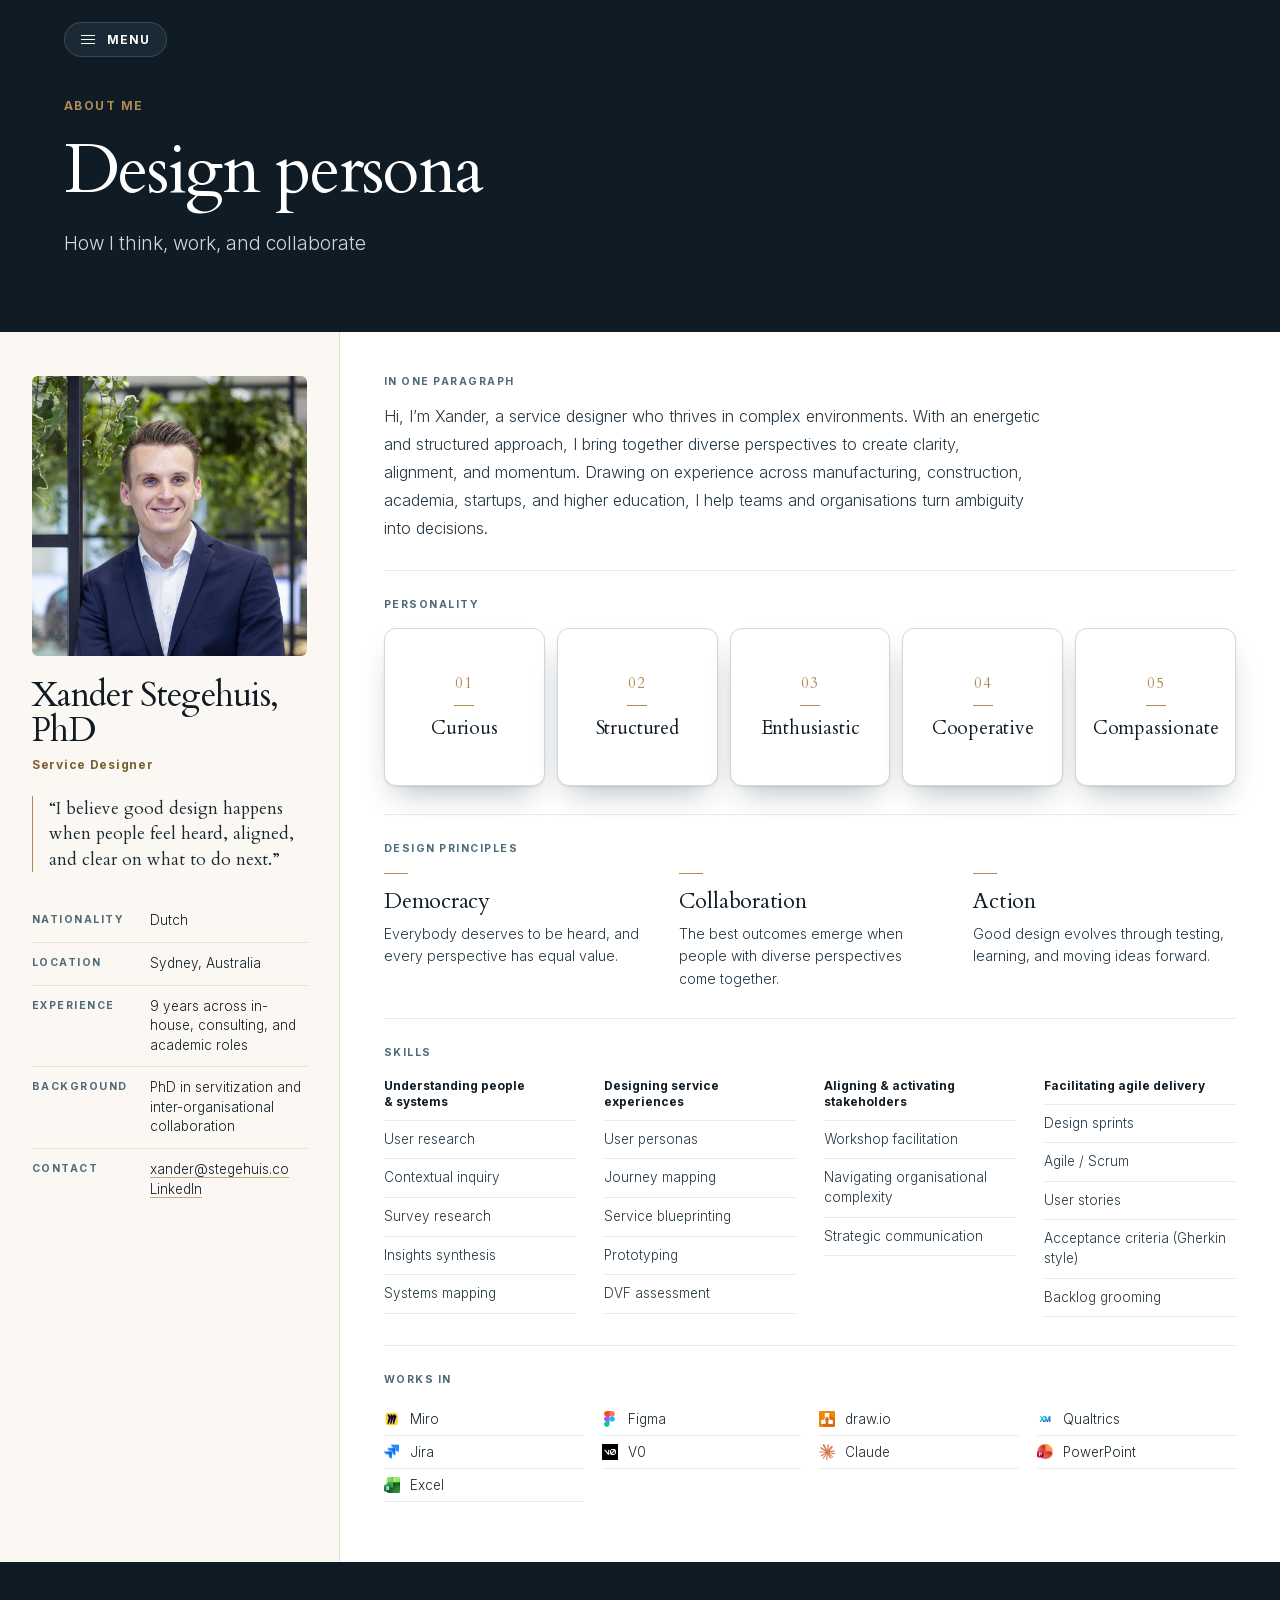
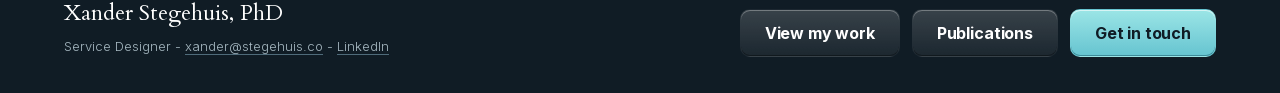
==== about.html @ 269ab07a "Add September LinkedIn posts, smaller publication titles on mobile, menu pill without blur" ====
<!DOCTYPE html>
<html lang="en-AU">
<head>
<meta charset="utf-8">
<meta name="viewport" content="width=device-width, initial-scale=1">
<link rel="icon" href="icon-light-32x32.png" media="(prefers-color-scheme: light)">
<link rel="icon" href="icon-dark-32x32.png" media="(prefers-color-scheme: dark)">
<link rel="apple-touch-icon" href="apple-icon.png">
<script defer src="/_vercel/insights/script.js"></script>
<title>About me — Xander Stegehuis</title>
<meta name="description" content="How Xander Stegehuis thinks, works, and collaborates — a service designer based in Sydney, Australia.">
<link rel="stylesheet" href="assets/css/site.css?v=57">

<link rel="canonical" href="https://www.xanderstegehuis.co/about">

<meta property="og:type" content="profile">
<meta property="og:site_name" content="Xander Stegehuis">
<meta property="og:locale" content="en_AU">
<meta property="og:url" content="https://www.xanderstegehuis.co/about">
<meta property="og:title" content="About me — Xander Stegehuis">
<meta property="og:description" content="How Xander Stegehuis thinks, works, and collaborates — a service designer based in Sydney, Australia.">
<meta property="og:image" content="https://www.xanderstegehuis.co/assets/img/og-image-v3.jpg">
<meta property="og:image:width" content="1200">
<meta property="og:image:height" content="630">
<meta property="og:image:alt" content="Xander Stegehuis, Service Designer">
<meta property="profile:first_name" content="Xander">
<meta property="profile:last_name" content="Stegehuis">

<meta name="twitter:card" content="summary_large_image">
<meta name="twitter:title" content="About me — Xander Stegehuis">
<meta name="twitter:description" content="How Xander Stegehuis thinks, works, and collaborates — a service designer based in Sydney, Australia.">
<meta name="twitter:image" content="https://www.xanderstegehuis.co/assets/img/og-image-v3.jpg">
<meta name="twitter:image:alt" content="Xander Stegehuis, Service Designer">

<script type="application/ld+json">
{
  "@context": "https://schema.org",
  "@graph": [
    {
      "@type": "Person",
      "name": "Xander Stegehuis",
      "jobTitle": "Service Designer",
      "address": {
        "@type": "PostalAddress",
        "addressLocality": "Sydney",
        "addressCountry": "AU"
      },
      "url": "https://www.xanderstegehuis.co",
      "sameAs": ["https://www.linkedin.com/in/xanderstegehuis/"]
    },
    {
      "@type": "WebSite",
      "name": "Xander Stegehuis",
      "url": "https://www.xanderstegehuis.co"
    }
  ]
}
</script>
</head>
<body>
<a class="skip-link" href="#main">Skip to content</a>

<div class="page">
<header class="masthead">
  <div class="menu menu--floating" data-menu>
    <button class="menu__button" type="button" data-menu-button aria-expanded="false" aria-haspopup="true" aria-controls="menu-about">
      <span class="menu__bars" aria-hidden="true"><span></span><span></span><span></span></span>
      Menu
    </button>
    <ul class="menu__panel" id="menu-about" data-menu-panel hidden>
      <li><a href="index.html">Home</a></li>
      <li><a href="about.html" aria-current="page">About me</a></li>
      <li><a href="portfolio.html">Portfolio</a></li>
      <li><a href="publications.html">Publications</a></li>
      <li><a href="contact.html">Contact</a></li>
    </ul>
  </div>
  <p class="eyebrow eyebrow--brass">About me</p>
  <h1 class="masthead__title">Design persona</h1>
  <p class="masthead__sub">How I think, work, and collaborate</p>
</header>

<main class="about" id="main">

  <aside class="rail">
    <img class="rail__portrait" src="assets/img/portrait-about.jpg?v=2" alt="Portrait of Xander Stegehuis" width="1200" height="920">
    <p class="rail__name">Xander Stegehuis, PhD</p>
    <p class="rail__role">Service Designer</p>
    <blockquote class="rail__quote">&ldquo;I believe good design happens when people feel heard, aligned, and clear on what to do next.&rdquo;</blockquote>

    <dl>
      <div class="field"><dt class="label">Nationality</dt><dd class="field__value">Dutch</dd></div>
      <div class="field"><dt class="label">Location</dt><dd class="field__value">Sydney, Australia</dd></div>
      <div class="field"><dt class="label">Experience</dt><dd class="field__value">9 years across in-house, consulting, and academic roles</dd></div>
      <div class="field"><dt class="label">Background</dt><dd class="field__value">PhD in servitization and inter-organisational collaboration</dd></div>
      <div class="field"><dt class="label">Contact</dt><dd class="field__value"><a href="mailto:xander@stegehuis.co">xander@stegehuis.co</a><br><a href="https://www.linkedin.com/in/xanderstegehuis" target="_blank" rel="noopener">LinkedIn</a></dd></div>
    </dl>
  </aside>

  <div class="about__main">

    <section class="about__block">
      <h2 class="label">In one paragraph</h2>
      <p class="about__bio">Hi, I&rsquo;m Xander, a service designer who thrives in complex environments. With an energetic and structured approach, I bring together diverse perspectives to create clarity, alignment, and momentum. Drawing on experience across manufacturing, construction, academia, startups, and higher education, I help teams and organisations turn ambiguity into decisions.</p>
    </section>

    <section class="about__block">
      <h2 class="label">Personality</h2>
      <div class="traits">
        <div class="flip">
          <div class="flip__inner" role="button" tabindex="0" aria-label="Curious. I ask a lot of questions to better understand people and challenges.">
            <div class="flip__face flip__front">
              <span class="flip__num">01</span>
              <span class="flip__rule"></span>
              <span class="flip__trait">Curious</span>
            </div>
            <div class="flip__face flip__back"><p>I ask a lot of questions to better understand people and challenges.</p></div>
          </div>
        </div>
        <div class="flip">
          <div class="flip__inner" role="button" tabindex="0" aria-label="Structured. I break down complex challenges into parts before solving for the whole.">
            <div class="flip__face flip__front">
              <span class="flip__num">02</span>
              <span class="flip__rule"></span>
              <span class="flip__trait">Structured</span>
            </div>
            <div class="flip__face flip__back"><p>I break down complex challenges into parts before solving for the whole.</p></div>
          </div>
        </div>
        <div class="flip">
          <div class="flip__inner" role="button" tabindex="0" aria-label="Enthusiastic. I bring humor and energy to my work every day.">
            <div class="flip__face flip__front">
              <span class="flip__num">03</span>
              <span class="flip__rule"></span>
              <span class="flip__trait">Enthusiastic</span>
            </div>
            <div class="flip__face flip__back"><p>I bring humor and energy to my work every day.</p></div>
          </div>
        </div>
        <div class="flip">
          <div class="flip__inner" role="button" tabindex="0" aria-label="Cooperative. I rely on the expertise of others and respect everyone&rsquo;s input and contributions.">
            <div class="flip__face flip__front">
              <span class="flip__num">04</span>
              <span class="flip__rule"></span>
              <span class="flip__trait">Cooperative</span>
            </div>
            <div class="flip__face flip__back"><p>I rely on the expertise of others and respect everyone&rsquo;s input and contributions.</p></div>
          </div>
        </div>
        <div class="flip">
          <div class="flip__inner" role="button" tabindex="0" aria-label="Compassionate. I always assume people have good intentions and do the best they can.">
            <div class="flip__face flip__front">
              <span class="flip__num">05</span>
              <span class="flip__rule"></span>
              <span class="flip__trait">Compassionate</span>
            </div>
            <div class="flip__face flip__back"><p>I always assume people have good intentions and do the best they can.</p></div>
          </div>
        </div>
      </div>
    </section>

    <section class="about__block">
      <h2 class="label">Design principles</h2>
      <div class="principles">
        <div>
          <span class="principles__dash"></span>
          <h3>Democracy</h3>
          <p>Everybody deserves to be heard, and every perspective has equal value.</p>
        </div>
        <div>
          <span class="principles__dash"></span>
          <h3>Collaboration</h3>
          <p>The best outcomes emerge when people with diverse perspectives come together.</p>
        </div>
        <div>
          <span class="principles__dash"></span>
          <h3>Action</h3>
          <p>Good design evolves through testing, learning, and moving ideas forward.</p>
        </div>
      </div>
    </section>

    <section class="about__block">
      <h2 class="label">Skills</h2>
      <div class="skills">
        <div>
          <p class="skills__head">Understanding people &amp; systems</p>
          <ul>
            <li>User research</li>
            <li>Contextual inquiry</li>
            <li>Survey research</li>
            <li>Insights synthesis</li>
            <li>Systems mapping</li>
          </ul>
        </div>
        <div>
          <p class="skills__head">Designing service experiences</p>
          <ul>
            <li>User personas</li>
            <li>Journey mapping</li>
            <li>Service blueprinting</li>
            <li>Prototyping</li>
            <li>DVF assessment</li>
          </ul>
        </div>
        <div>
          <p class="skills__head">Aligning &amp; activating stakeholders</p>
          <ul>
            <li>Workshop facilitation</li>
            <li>Navigating organisational complexity</li>
            <li>Strategic communication</li>
          </ul>
        </div>
        <div>
          <p class="skills__head">Facilitating agile delivery</p>
          <ul>
            <li>Design sprints</li>
            <li>Agile / Scrum</li>
            <li>User stories</li>
            <li>Acceptance criteria (Gherkin style)</li>
            <li>Backlog grooming</li>
          </ul>
        </div>
      </div>
    </section>

    <section class="about__block about__block--tools">
      <h2 class="label">Works in</h2>
      <ul class="tools__grid" style="list-style:none;padding:0;margin-top:16px">
        <li class="tools__item"><img src="assets/img/logos/miro.png?v=2" alt="" width="64" height="63" loading="lazy"><span>Miro</span></li>
        <li class="tools__item"><img src="assets/img/logos/figma.png?v=2" alt="" width="42" height="64" loading="lazy"><span>Figma</span></li>
        <li class="tools__item"><img src="assets/img/logos/drawio.png?v=2" alt="" width="64" height="64" loading="lazy"><span>draw.io</span></li>
        <li class="tools__item"><img src="assets/img/logos/qualtrics.png?v=2" alt="" width="64" height="64" loading="lazy"><span>Qualtrics</span></li>
        <li class="tools__item"><img src="assets/img/logos/jira.png?v=2" alt="" width="64" height="62" loading="lazy"><span>Jira</span></li>
        <li class="tools__item"><img src="assets/img/logos/v0.png?v=2" alt="" width="64" height="64" loading="lazy"><span>V0</span></li>
        <li class="tools__item"><img src="assets/img/logos/claude.png?v=2" alt="" width="64" height="64" loading="lazy"><span>Claude</span></li>
        <li class="tools__item"><img src="assets/img/logos/powerpoint.jpeg?v=2" alt="" width="64" height="62" loading="lazy"><span>PowerPoint</span></li>
        <li class="tools__item"><img src="assets/img/logos/excel.jpeg?v=2" alt="" width="62" height="64" loading="lazy"><span>Excel</span></li>
      </ul>
    </section>

  </div>
</main>

<footer class="xs-dark site-footer">
  <div>
    <p class="site-footer__name">Xander Stegehuis, PhD</p>
    <p class="site-footer__meta">Service Designer - <a href="mailto:xander@stegehuis.co">xander@stegehuis.co</a> - <a href="https://www.linkedin.com/in/xanderstegehuis" target="_blank" rel="noopener">LinkedIn</a></p>
  </div>
  <div class="site-footer__actions">
    <a class="btn btn--glass" href="portfolio.html">View my work</a>
    <a class="btn btn--glass" href="publications.html">Publications</a>
    <a class="btn btn--brand" href="contact.html">Get in touch</a>
  </div>
</footer>
</div>

<script src="assets/js/site.js?v=35"></script>
</body>
</html>
---- assets/css/site.css ----
@import url("../ds/styles.css?v=2");

/* ==========================================================================
   xanderstegehuis.co
   Every value below resolves to a Stegehuis Design System token.
   ========================================================================== */

:root{
  /* The design's working width. Backgrounds stay full-bleed at any viewport;
     only the CONTENT column is capped here, so a wide monitor gets navy/sand
     running edge to edge with the composition held at the width it was
     designed at — rather than either stretching or floating in white bars.

     --bleed is the space either side of that column, 0 until the viewport
     exceeds it. Any padding that was X at 1440 becomes calc(bleed + X), which
     leaves every value below this line behaving exactly as before on
     1440-and-under screens. */
  /* Measured off bcg.com: text bands run viewport-minus-gutters until they
     reach a 1760px cap, then the side margins grow instead — while the TYPE
     keeps scaling, which is what stops a wide screen feeling shrunken. */
  --content-max:1760px;
  --bleed:max(0px,calc((100vw - var(--content-max))/2));
  --vw:min(100vw,var(--content-max));
  /* Overrides the DS token (also vw-based) with the same capped formula.
     Floor is the 22px mobile gutter of brief §13.1. */
  --gutter:clamp(22px,calc(var(--vw)*.05),80px);
  --pad-x:max(var(--gutter),var(--bleed));
  /* The hero is full-bleed rather than capped, so its text keeps a much
     smaller inset than the capped bands — this is the left-hand empty space,
     and it stays modest (120px at 2400 vs 400px under the old cap). */
  --hero-pad-x:clamp(22px,5vw,200px);
  /* Fluid type ramp above the design width. --grow0 is 0px at and below
     1440px, so every size built on it is identical to today's there and
     below. --grow is the signed form, for sizes that also ramp DOWN under
     1440 and so must not be floored at zero.
     The ramp is gated on BOTH axes: type grows with width, but the vertical
     room it has to live in is bounded by height, so on a short-and-wide screen
     (2560x900) the width term alone would collapse the hero's gaps to zero.
     min() lets whichever axis is tighter govern. */
  --grow:min(calc(100vw - 1440px),calc((100vh - 800px)*2.5));
  --grow0:max(0px,var(--grow));
  /* Floor is the 40px mobile band padding of brief §13.1. */
  --band-y:clamp(40px,calc(var(--vw)*.088),104px);
  /* Governs both the outer top/bottom breathing room of the hero content AND,
     via the sand panel's own margin, how much shorter that panel sits inside
     its row — turning this up trades middle-of-hero gap for edge gap and a
     lower "By the numbers" shape in one move. */
  --hero-inset:clamp(40px,calc(84px + var(--grow0)*.0375),130px);
  --duration-flip:560ms; /* card flip; the DS ramp stops at --duration-reveal */
}
@media (prefers-reduced-motion:reduce){:root{--duration-flip:0ms}}

body{background:var(--paper-000)}

/* Full width — the cap lives on each band's content, not on the page, so
   backgrounds always reach the viewport edge. position:relative anchors
   Contact's floating menu (its only ancestor without its own
   .hero/.masthead relative context). */
/* overflow-x:clip (not hidden — clip creates no scroll container) keeps the
   Publications sand-bleed pseudo-element from adding a few px of sideways
   scroll at very wide viewports, where 100vw counts the scrollbar. */
.page{position:relative;overflow-x:clip}

img{display:block;max-width:100%}

.skip-link{position:absolute;left:-9999px;top:0;z-index:99;padding:var(--space-3) var(--space-5);
  background:var(--paper-000);color:var(--ink-900);border-radius:var(--radius-md);
  box-shadow:var(--shadow-lg);font:var(--weight-bold) var(--text-sm)/1 var(--font-ui)}
.skip-link:focus{left:var(--space-4);top:var(--space-4)}

/* --- Signature small type ------------------------------------------------ */

.eyebrow{font-family:var(--font-ui);font-weight:var(--weight-bold);font-size:var(--text-2xs);
  letter-spacing:var(--tracking-eyebrow);text-transform:uppercase;color:var(--brass-700)}
.eyebrow--onDark{color:var(--sand-400)}
.eyebrow--brass{color:var(--brass-500)}

.chapter-mark{display:flex;align-items:baseline;gap:var(--space-5)}
.chapter-mark__num{font:var(--weight-regular) 15px var(--font-display);color:var(--brass-500)}

.rule-brass{width:28px;height:1px;background:var(--brass-500);border:0;margin:14px 0 0}

/* --- Button (ported from the DS Button component, same tokens) ----------- */

.btn{display:inline-flex;align-items:center;justify-content:center;gap:var(--space-3);
  height:48px;padding:0 var(--space-6);font-family:var(--font-ui);font-weight:var(--weight-bold);
  font-size:var(--text-md);letter-spacing:var(--tracking-tight);line-height:1;white-space:nowrap;
  border:1px solid transparent;border-radius:var(--radius-md);cursor:pointer;
  transition:var(--transition-control)}
a.btn{border-bottom:1px solid transparent}

/* Depth through colour, not shadow: every face is a vertical gradient (lit
   top, deeper bottom) with a one-pixel lighter top edge and darker bottom
   edge drawn inside the button. Hover shifts the whole face a step lighter;
   press inverts the gradient so it reads as pushed in. Each variant sets
   only its colours. */
.btn,.archive__more-btn{
  background:linear-gradient(180deg,var(--face-top) 0%,var(--face-bottom) 100%);
  box-shadow:inset 0 1px 0 var(--edge-top),inset 0 -1px 0 var(--edge-bottom);
  transition:background-color var(--duration-base) var(--ease-standard),
    color var(--duration-base) var(--ease-standard),filter var(--duration-base) var(--ease-standard)}
.btn:hover,.archive__more-btn:hover{
  background:linear-gradient(180deg,var(--hover-top) 0%,var(--hover-bottom) 100%)}
.btn:active,.archive__more-btn:active{
  background:linear-gradient(0deg,var(--face-top) 0%,var(--face-bottom) 100%);
  box-shadow:inset 0 1px 2px var(--edge-bottom)}
.btn:focus-visible,.archive__more-btn:focus-visible{
  box-shadow:var(--ring-focus),inset 0 1px 0 var(--edge-top)}

/* Teal — the primary action ("Get in touch"). */
.btn--brand,.btn--brand:hover{color:var(--action-brand-fg)}
.btn--brand{--face-top:#9BE5E6;--face-bottom:var(--teal-500);
  --hover-top:var(--teal-300);--hover-bottom:#7AD3DC;
  --edge-top:rgba(255,255,255,.6);--edge-bottom:var(--teal-700)}
/* Navy — for light backgrounds. */
.btn--navy,.btn--navy:hover{color:var(--paper-000)}
.btn--navy{--face-top:#3A5A73;--face-bottom:var(--ink-800);
  --hover-top:#4A6D88;--hover-bottom:#26394A;
  --edge-top:rgba(255,255,255,.22);--edge-bottom:var(--ink-1000)}
/* Glass — for navy backgrounds: a lit, translucent white. */
.btn--glass,.btn--glass:hover{color:var(--paper-000)}
.btn--glass{--face-top:rgba(255,255,255,.17);--face-bottom:rgba(255,255,255,.05);
  --hover-top:rgba(255,255,255,.26);--hover-bottom:rgba(255,255,255,.11);
  --edge-top:rgba(255,255,255,.3);--edge-bottom:rgba(0,0,0,.35)}

/* Section call-to-action: sits under a band's content, arrow nudges on hover. */
.btn--section{margin-top:36px;height:52px;padding:0 26px}
.btn__arrow{color:var(--teal-400);transition:transform var(--duration-fast) var(--ease-standard)}
.btn:hover .btn__arrow{transform:translateX(3px)}
.btn--glass .btn__arrow{color:var(--teal-400)}

/* --- Menu ---------------------------------------------------------------- */

.menu{position:relative}
.menu--floating{position:absolute;top:22px;left:var(--pad-x);z-index:20}
/* Home's hero is full-bleed, so its menu follows the smaller hero inset
   rather than the capped bands' padding. Contact stays on the standard
   --pad-x inset (matching About/Portfolio/Publications) rather than
   inheriting that — its quote is aligned to the same value below. */
.hero .menu--floating{left:var(--hero-pad-x)}

.menu__button{display:flex;align-items:center;gap:var(--space-3);padding:9px var(--space-4);
  background:rgba(255,255,255,.06);-webkit-backdrop-filter:var(--blur-chrome);
  backdrop-filter:var(--blur-chrome);border:1px solid var(--border-inverse);
  border-radius:var(--radius-pill);cursor:pointer;color:var(--paper-000);
  font-family:var(--font-ui);font-weight:var(--weight-bold);font-size:var(--text-2xs);
  letter-spacing:.08em;text-transform:uppercase;transition:var(--transition-control)}
.menu__button:hover{background:rgba(255,255,255,.12)}

.menu__bars{display:flex;flex-direction:column;gap:3px}
.menu__bars span{display:block;width:14px;height:1px;background:currentColor}

.menu__panel{position:absolute;top:calc(100% + 10px);left:0;z-index:9;min-width:220px;
  padding:var(--space-2) 0;background:var(--paper-000);border-radius:var(--radius-lg);
  box-shadow:var(--shadow-lg);list-style:none;margin:0}
.menu__panel[hidden]{display:none}
.menu__panel a{display:block;padding:11px var(--space-5);border-bottom:0;
  font-family:var(--font-ui);font-weight:var(--weight-regular);font-size:var(--text-xs);
  color:var(--ink-700);transition:background-color var(--duration-fast) var(--ease-standard)}
.menu__panel a:hover{background:var(--ink-050);color:var(--ink-700)}
.menu__panel a[aria-current="page"]{font-weight:var(--weight-bold);color:var(--ink-900)}

/* --- Hero ---------------------------------------------------------------- */

/* The hero fills the whole first screen — no strip of the next section visible
   on load. The grid keeps its own height and centres inside the band, so the
   extra room this adds flows into it evenly rather than as dead space. */
.hero{position:relative;background:var(--ink-900);display:flex;flex-direction:column;
  justify-content:center;padding-block:40px;min-height:100vh;min-height:100svh}
/* Full-bleed, NOT capped: the sand panel must reach the right viewport edge at
   every width. 32vw reproduces its 461px width at 1440 exactly, then caps at
   660 so it never sprawls on an ultra-wide screen. */
.hero__grid{flex:1;width:100%;display:grid;
  grid-template-columns:1fr min(32vw,660px);align-items:stretch;min-height:600px}

/* Top padding matches the panel's margin + padding, so both eyebrows start level. */
.hero__main{display:flex;flex-direction:column;
  padding:calc(var(--hero-inset) + var(--space-8)) var(--hero-pad-x) var(--hero-inset)}

.hero__title{margin:22px 0 0;max-width:16ch;font-family:var(--font-display);
  font-weight:var(--weight-regular);
  font-size:clamp(48px,max(min(6.9vw,92px),calc(92px + var(--grow)*.06)),150px);
  line-height:var(--leading-tight);
  letter-spacing:var(--tracking-display);color:var(--paper-000)}
/* Width matches "...brings curiosity," (the longer of the two lines, measured
   at this font/size) plus a small buffer — so the box's right edge sits at
   the comma instead of trailing off into blank space. The <br> in the markup
   forces the break there regardless of viewport; this width just stops the
   box being wider than the text needs. */
/* 29.5em, not 26.2: the measure has to clear the hard <br> in the markup.
   The first segment needs 29.24em in Inter, so the old 26.2em cap made it
   wrap early and left "brings curiosity," orphaned on its own line. (26.2em
   fitted the Times/system fallback the site rendered in while the design
   system shipped unusable EOT font files.) The <br> is dropped below 700px,
   where max-width:none takes over, so this only affects desktop. */
/* Centred in the free space between the title and the portrait row: auto
   margins above and below split it evenly; the symmetric padding keeps a
   26px minimum gap on each side without shifting the centre. */
.hero__lede{margin:auto 0;padding:26px 0;max-width:29.5em;
  font-size:clamp(16px,calc(25px + var(--grow0)*.016),40px);
  line-height:var(--leading-normal);color:var(--ink-200)}

/* Centred in the space between the lede and the CTA pill: both margins auto.
   On a short/typical window (~900px tall) every size below equals its old
   fixed value — nothing changes there. Only once the viewport is taller than
   that does a share of the extra room grow the portrait, name and figures,
   so a tall screen fills with bigger content instead of pure gap. */
/* Sits at the foot of the column (the lede's auto margins push it down):
   the text column's bottom padding and the sand panel's bottom margin are
   both --hero-inset, so the portrait's lower edge lines up with the panel's. */
.hero__identity{display:flex;align-items:center;gap:var(--space-8);margin:0}
.hero__portrait{width:clamp(168px,max(calc(168px + (100vh - 900px)*.3),calc(168px + var(--grow0)*.106)),270px);
  height:clamp(168px,max(calc(168px + (100vh - 900px)*.3),calc(168px + var(--grow0)*.106)),270px);
  flex:none;object-fit:cover;object-position:50% 22%;border-radius:var(--radius-pill)}
.hero__name{font:var(--weight-regular)
  clamp(36px,max(calc(36px + (100vh - 900px)*.05),calc(36px + var(--grow0)*.023)),58px)/1.15 var(--font-display);
  color:var(--paper-000)}
.hero__meta{margin-top:10px;
  font-size:clamp(16px,max(calc(16px + (100vh - 900px)*.02),calc(16px + var(--grow0)*.010)),26px);
  line-height:var(--leading-relaxed);color:var(--ink-300)}
.hero__meta a{color:inherit;border-bottom-color:var(--ink-500)}
.hero__meta a:hover{color:var(--paper-000);border-bottom-color:var(--teal-400)}


/* The 120px arc: warm sand against navy, used exactly once on the site.
   Arc and its clearance scale above 1440 so the curve keeps its proportion. */
.hero__stats{display:flex;flex-direction:column;background:var(--sand-050);
  border-radius:clamp(80px,calc(120px + var(--grow0)*.073),190px) 0 0
                clamp(80px,calc(120px + var(--grow0)*.073),190px);
  margin:var(--hero-inset) 0;
  padding:var(--space-8) var(--space-10) var(--space-8)
          clamp(44px,calc(68px + var(--grow0)*.044),112px)}
/* Lowered, with the rule pulled down to sit as close to "9" as the note below
   sits above its own hairline — same 28px gap on both. Bottom margin untouched,
   so the panel's own height and its bottom alignment to the CTA pill don't move. */
.hero__stats .eyebrow{margin-top:34px}
/* Fills the taller panel. Each row is an equal-height cell between the hairlines,
   with its number/text group centred inside — not just top-anchored to the line. */
.stats__group{margin-top:0;margin-bottom:34px;flex:1;display:flex;flex-direction:column}
.stats__group dd{margin-inline-start:0}
.stats__row{flex:1;display:flex;flex-direction:column;justify-content:center;padding:8px 0}
.stats__row+.stats__row{border-top:1px solid var(--sand-200)}
/* Same "unchanged below 900px, grows past it" clamp as the portrait/name. */
.stats__figure{font:var(--weight-regular)
  clamp(54px,max(calc(54px + (100vh - 900px)*.05),calc(54px + var(--grow0)*.033)),86px)/.95 var(--font-display);
  color:var(--ink-900);font-variant-numeric:tabular-nums}
.stats__label{margin-top:16px;
  font:var(--weight-bold) clamp(14px,calc(14px + var(--grow0)*.0083),22px) var(--font-ui);
  color:var(--ink-900)}
/* Condensed relative to the label above — but figure→label (16px, above) is
   the number/text gap and stays untouched. */
.stats__note{margin-top:3px;
  font:var(--weight-light) clamp(12px,calc(12px + var(--grow0)*.0073),19px)/1.4 var(--font-ui);
  color:var(--ink-600)}

/* --- Bands --------------------------------------------------------------- */

.band{padding:var(--band-y) var(--pad-x)}
.band--hairline{border-top:1px solid var(--border-subtle)}
.band--navy{background:var(--ink-900)}

.band__title{margin:24px 0 0;font-family:var(--font-display);font-weight:var(--weight-regular);
  letter-spacing:var(--tracking-display);line-height:1.08;color:var(--ink-900);text-wrap:pretty}
.band__title--lead{max-width:30ch;
  font-size:clamp(34px,max(min(4.7vw,56px),calc(56px + var(--grow)*.036)),90px);margin-bottom:60px}
.band__title--sub{font-size:clamp(32px,max(min(4vw,48px),calc(48px + var(--grow)*.031)),78px);margin:20px 0 48px}
.band__title--onDark{color:var(--paper-000)}

/* How I help organisations — identical hairline above each column. */
.help-grid{display:grid;grid-template-columns:repeat(3,1fr);gap:var(--space-8)}
.help-grid > *{padding-top:22px;border-top:1px solid var(--border-default)}
.help-grid h3{margin:0 0 var(--space-3);font:var(--weight-regular) var(--text-2xl)/1.2 var(--font-display);
  color:var(--ink-900)}
.help-grid p{margin:0;font-size:clamp(15px,calc(15px + var(--grow0)*.0073),22px);
  line-height:var(--leading-relaxed);color:var(--ink-700)}

/* My approach — warm band, image edge to edge. */
.approach{display:grid;grid-template-columns:1fr 1fr;align-items:stretch;
  background:var(--sand-050);border-top:1px solid var(--border-warm)}
.approach__text{padding:96px 48px 96px var(--pad-x)}
.approach__text .band__title--sub{margin-bottom:40px}
.approach__row{padding:22px 0;border-top:1px solid var(--sand-200)}
.approach__row:last-child{border-bottom:1px solid var(--sand-200)}
.approach__row h3{margin:0 0 var(--space-2);font:var(--weight-regular) 20px var(--font-display);color:var(--ink-900)}
.approach__row p{margin:0;max-width:46ch;font-size:clamp(14.5px,calc(14.5px + var(--grow0)*.0068),21px);
  line-height:var(--leading-relaxed);color:var(--ink-700)}
/* min-height scales with viewport width (not just a flat floor) because the
   row's actual driver — the text column — gets SHORTER as the viewport
   widens (its 1fr column grows wide enough to wrap fewer lines), while the
   image column keeps growing wider. Left unchecked, that makes the image's
   box progressively more landscape with no ceiling, eventually cropping
   past what any single object-position can keep in frame — including the
   "Camp Cove" sign above his head, which needs ~46% of the source photo's
   height visible to stay in shot (measured at 1920px, the last width where
   it held). 41vw keeps the box at roughly that same aspect ratio at any
   width; the 2200px ceiling only matters past ~5850px viewports, wider than
   any real monitor, so in practice this doesn't plateau like the old cap
   did (960px, which was already too short by 2560px wide). min() with
   88vh keeps a lid on short-but-wide windows, where 41vw alone could
   otherwise ask for more height than the screen actually has. */
.approach__figure{position:relative;min-height:clamp(520px,min(41vw,88vh),2200px);overflow:hidden}
.approach__figure picture{display:contents}
/* As the viewport widens, this column's height grows more slowly than its
   width (the text column wraps to fewer lines, capping the row's height),
   so cover crops progressively more of the image. 44% was crop-balanced but
   let the legs/backpack disappear first at wide widths; 48% keeps full head-
   to-shoe framing much further out — verified head-to-floor still fits at
   1081, 1760 and 2400px. */
.approach__figure img{position:absolute;inset:0;width:100%;height:100%;object-fit:cover;object-position:42% 48%}

/* What I do */
.expertise__row{display:grid;grid-template-columns:.9fr 1.1fr;gap:var(--space-10);padding:var(--space-8) 0;
  border-top:1px solid var(--border-subtle)}
.expertise__row:last-child{border-bottom:1px solid var(--border-subtle)}
.expertise__row h3{margin:0;
  font:var(--weight-regular) clamp(28px,calc(34px + var(--grow0)*.021),54px)/1.1 var(--font-display);
  letter-spacing:var(--tracking-display);color:var(--ink-900)}
.expertise__row p{margin:0;font-size:clamp(15px,calc(16px + var(--grow0)*.0083),24px);
  line-height:var(--leading-relaxed);color:var(--ink-700)}

/* Where I've worked — five equal columns, centred on both axes. Bottom
   padding uses the same --band-y token as the "Fields of expertise" band
   above, so the navy space below the cells matches the light space between
   its last hairline and this band exactly, not just approximately. */
.industries{padding:88px var(--pad-x) var(--band-y)}
.industries .band__title--sub{margin-bottom:44px}
.industries__name{display:block;font:var(--weight-regular) clamp(21px,calc(24px + var(--grow0)*.0125),36px)/1.15 var(--font-display);
  color:var(--paper-000)}

/* Industry cards — navy front (same as the band, lifted only by a small
   shadow and hairline), flipping on hover to a sand back with the logos of
   the organisations worked with. Whole card links to its case study.
   Same flip mechanics as the About traits: hover is read off the static
   <a>, the transform lives on the inner element. On touch (no hover), the
   first tap flips and the second follows the link (site.js). */
.industries__grid{display:grid;grid-template-columns:repeat(4,1fr);gap:var(--space-5);
  --card-shadow:inset 0 1px 0 rgba(255,255,255,.1),0 2px 4px rgba(0,0,0,.45),
    0 22px 40px -12px rgba(0,0,0,.8),0 0 0 1px rgba(0,0,0,.25)}
.ind-card{display:block;height:clamp(230px,calc(250px + var(--grow0)*.06),360px);
  perspective:1000px;border-bottom:0;color:inherit}
.ind-card:focus-visible{box-shadow:none}
.ind-card{--duration-card:820ms}
/* pointer-events:none: the turning layer never counts as hovered — only the
   <a>'s own fixed box does. Otherwise, mid-turn, perspective swells the near
   edge past the card's outline, so a cursor resting near the border keeps
   gaining and losing hover and the card stutters. */
.ind-card__inner{position:relative;display:block;width:100%;height:100%;pointer-events:none;
  transform-style:preserve-3d;transition:transform var(--duration-card) var(--ease-out)}
@media (prefers-reduced-motion:reduce){.ind-card{--duration-card:0ms}}
@media (hover:hover){.ind-card:hover .ind-card__inner{transform:rotateY(180deg) translateY(-3px)}}
.ind-card:focus-visible .ind-card__inner,
.ind-card.is-flipped .ind-card__inner{transform:rotateY(180deg) translateY(-3px)}
.ind-card:focus-visible .ind-card__face{box-shadow:var(--ring-focus-dark)}
.ind-card__face{position:absolute;inset:0;display:flex;flex-direction:column;border-radius:12px;
  overflow:hidden;backface-visibility:hidden;-webkit-backface-visibility:hidden}
.ind-card__front{align-items:center;justify-content:center;text-align:center;padding:28px 22px;
  /* Same colours as the Publications (.btn--glass) button — its translucent
     white gradient, flattened onto the navy as solid colours so nothing of
     the turning card shows through mid-flip. */
  background:linear-gradient(180deg,#39434A 0%,#1C2730 100%);
  border:1px solid rgba(255,255,255,.12);box-shadow:var(--card-shadow)}
.ind-card__back{transform:rotateY(180deg);padding:22px 20px 18px;background:var(--sand-050);
  box-shadow:var(--card-shadow)}
.ind-card__logos{flex:1;display:flex;flex-wrap:wrap;align-items:center;align-content:center;
  justify-content:center;gap:14px 18px}
.ind-card__logos img{width:auto;height:auto;max-width:42%;max-height:46px;object-fit:contain}
.ind-card__logos--1 img{max-width:78%;max-height:60px}
.ind-card__logos--5 img{max-width:28%;max-height:36px}
.ind-card__cta{display:block;padding-top:12px;border-top:1px solid var(--sand-200);text-align:center;
  font:var(--weight-bold) var(--text-2xs)/1 var(--font-ui);letter-spacing:.08em;text-transform:uppercase;
  color:var(--ink-700)}


/* --- Footer -------------------------------------------------------------- */

/* Thin band on every page — was About-only, now the standard footer. */
.site-footer{display:flex;align-items:flex-end;justify-content:space-between;gap:var(--space-10);
  padding:36px var(--pad-x);background:var(--ink-900)}
/* Home only: navy-on-navy against the industries band above it, so the
   footer would merge into it with no visible seam. Sand breaks the two apart. */
.site-footer--sand{background:var(--sand-050)}
.site-footer--sand .site-footer__name{color:var(--ink-900)}
.site-footer--sand .site-footer__meta{color:var(--ink-600)}
.site-footer--sand .site-footer__meta a{border-bottom-color:var(--sand-400)}
.site-footer--sand .site-footer__meta a:hover{color:var(--ink-900);border-bottom-color:var(--brass-500)}
.site-footer--sand .site-footer__legal{color:var(--ink-500)}
.site-footer__name{font:var(--weight-regular) clamp(18px,calc(22px + var(--grow0)*.0156),37px) var(--font-display);
  color:var(--paper-000)}
.site-footer__meta{margin-top:var(--space-2);font-size:var(--text-xs);color:var(--ink-300)}
.site-footer__meta a{color:inherit;border-bottom-color:var(--ink-500)}
.site-footer__meta a:hover{color:var(--paper-000);border-bottom-color:var(--teal-400)}
.site-footer__legal{margin-top:var(--space-5);font-size:var(--text-2xs);color:var(--ink-400)}
.site-footer__actions{display:flex;flex-wrap:wrap;justify-content:flex-end;gap:var(--space-3)}

/* --- Scroll reveal ------------------------------------------------------- */

.js-reveal [data-reveal]{opacity:0;transform:translateY(18px)}
.js-reveal [data-reveal].is-in{opacity:1;transform:none;
  transition:opacity var(--duration-reveal) var(--ease-out),transform var(--duration-reveal) var(--ease-out)}
@media (prefers-reduced-motion:reduce){
  .js-reveal [data-reveal]{opacity:1;transform:none}
}

/* ==========================================================================
   Shared page furniture — masthead, labels, fields
   ========================================================================== */

.label{font-family:var(--font-ui);font-weight:var(--weight-bold);font-size:10.5px;
  letter-spacing:.14em;text-transform:uppercase;color:var(--ink-500)}

/* Four of five pages open on a full-width navy masthead over light content. */
.masthead{position:relative;background:var(--ink-900);padding:96px var(--pad-x) 72px}
.masthead__title{margin:20px 0 0;font-family:var(--font-display);font-weight:var(--weight-regular);
  font-size:clamp(44px,max(min(5.3vw,76px),calc(76px + var(--grow)*.05)),124px);
  line-height:var(--leading-tight);letter-spacing:-.025em;
  color:var(--paper-000);text-wrap:pretty}
.masthead__sub{margin:22px 0 0;max-width:54ch;font-size:clamp(16px,calc(19px + var(--grow0)*.0094),28px);
  line-height:1.6;color:var(--ink-200)}
/* Publications' masthead sits deeper on desktop; mobile uses the §13 rhythm. */
.masthead--tall{padding-bottom:88px}

/* Menu over photography rather than navy. */
.menu__button--onPhoto{background:rgba(11,20,27,.34);border-color:rgba(255,255,255,.28)}
.menu__button--onPhoto:hover{background:rgba(11,20,27,.52)}

.btn--md{height:40px;padding:0 var(--space-5);font-size:var(--text-sm);gap:var(--space-2)}

.closer{display:flex;align-items:center;justify-content:space-between;gap:var(--space-6);
  margin-top:36px;padding-top:22px;border-top:1px solid var(--border-subtle)}
.closer p{margin:0;font-size:var(--text-xs);line-height:var(--leading-normal);color:var(--ink-500)}

/* ==========================================================================
   About me — a persona sheet, not a deck
   ========================================================================== */

.about{display:grid;grid-template-columns:calc(340px + var(--bleed)) 1fr;align-items:stretch}

.rail{background:var(--sand-050);border-right:1px solid var(--sand-200);
  padding:44px var(--space-8) 40px calc(var(--bleed) + var(--space-8))}
.rail__portrait{width:100%;height:280px;object-fit:cover;object-position:52% 34%;border-radius:var(--radius-sm)}
.rail__name{margin:22px 0 0;font:var(--weight-regular) 34px/1.05 var(--font-display);
  letter-spacing:var(--tracking-display);color:var(--ink-900)}
.rail__role{margin-top:var(--space-2);font:var(--weight-bold) var(--text-2xs) var(--font-ui);
  letter-spacing:.06em;color:var(--brass-700)}
.rail__quote{margin:24px 0 28px;padding-left:var(--space-4);border-left:1px solid var(--brass-500);
  font:var(--weight-regular) 17px/1.5 var(--font-display);color:var(--ink-800)}

.field{display:grid;grid-template-columns:64px 1fr;gap:14px;padding:11px 0;
  border-bottom:1px solid var(--sand-200)}
.field:last-of-type{border-bottom:0}
.field__value{font:var(--weight-light) 13.5px/1.45 var(--font-ui);color:var(--ink-900)}
.field__value a{color:inherit;border-bottom-color:var(--sand-400)}
.field__value a:hover{color:var(--ink-900);border-bottom-color:var(--brass-500)}

.tools{margin-top:30px}
.tools__grid{display:grid;grid-template-columns:repeat(4,1fr);gap:0 18px;margin-top:10px}
.tools__item{display:flex;align-items:center;gap:10px;padding:var(--space-2) 0;
  border-bottom:1px solid var(--sand-200)}
.tools__item img{width:16px;height:16px;flex:none;object-fit:contain}
.tools__item span{font:var(--weight-light) 13.5px var(--font-ui);color:var(--ink-800)}
/* On white (About's right column) the sand-tinted hairline reads as a mismatch
   next to Skills' cooler --border-subtle rules — swap it here. */
.about__block--tools .tools__item{border-bottom-color:var(--border-subtle)}

.about__main{padding:44px calc(var(--bleed) + 44px) 44px 44px}
.about__block{padding:28px 0;border-bottom:1px solid var(--border-subtle)}
.about__block:first-child{padding-top:0}
.about__block:last-child{border-bottom:0;padding-bottom:0}
.about__bio{margin:14px 0 0;max-width:66ch;font-size:clamp(15px,calc(16px + var(--grow0)*.0083),24px);
  line-height:1.75;color:var(--ink-700)}

/* Personality — pure CSS flip, no JS state (an earlier JS version lagged). */
.traits{display:grid;grid-template-columns:repeat(5,1fr);gap:var(--space-3);margin-top:var(--space-4);
  /* The industry cards' layered shadow, retuned for a light page: lit top
     edge, tight contact shadow, soft wide drop. */
  --trait-shadow:inset 0 1px 0 rgba(255,255,255,.9),0 1px 2px rgba(16,28,37,.1),
    0 16px 30px -12px rgba(16,28,37,.32)}
/* Hover is read off .flip (never transforms) rather than .flip__inner (which
   does) — driving :hover from the rotating element itself makes its own
   hit-tested area foreshorten and shift as it turns, so near the edges the
   cursor keeps drifting outside it mid-rotation, un-hovering and re-hovering
   in a stuck-feeling flicker. A static hover target removes that entirely. */
.flip{perspective:900px;height:158px;cursor:pointer}
.flip__inner{position:relative;width:100%;height:100%;outline:none;
  transform-style:preserve-3d;transition:transform var(--duration-flip) var(--ease-out)}
.flip:hover .flip__inner,.flip__inner:focus{transform:rotateY(180deg) translateY(-3px)}
.flip__inner:focus-visible{box-shadow:var(--ring-focus)}
.flip__face{position:absolute;inset:0;border-radius:12px;
  backface-visibility:hidden;-webkit-backface-visibility:hidden}
.flip__front{display:flex;flex-direction:column;align-items:center;justify-content:center;gap:var(--space-3);
  text-align:center;padding:18px 14px;background:var(--paper-000);
  border:1px solid var(--border-default);box-shadow:var(--trait-shadow);overflow:hidden}
.flip__num{font:var(--weight-regular) 15px var(--font-display);letter-spacing:.06em;color:var(--brass-500)}
.flip__rule{width:20px;height:1px;background:var(--brass-500)}
.flip__trait{font:var(--weight-regular) 19px/1.15 var(--font-display);
  letter-spacing:var(--tracking-tight);color:var(--ink-900)}
.flip__back{transform:rotateY(180deg);display:flex;align-items:center;padding:var(--space-4) 14px;
  background:var(--ink-800);box-shadow:var(--trait-shadow)}
.flip__back p{margin:0;font-size:var(--text-2xs);line-height:var(--leading-normal);color:var(--ink-100)}

.principles{display:grid;grid-template-columns:repeat(3,1fr);gap:var(--space-8);margin-top:18px}
.principles__dash{display:block;width:24px;height:1px;background:var(--brass-500);margin-bottom:14px}
.principles h3{margin:0;font:var(--weight-regular) 22px/1.2 var(--font-display);
  letter-spacing:var(--tracking-tight);color:var(--ink-900)}
.principles p{margin:var(--space-2) 0 0;font-size:14px;line-height:1.6;color:var(--ink-700)}

.skills{display:grid;grid-template-columns:repeat(4,1fr);gap:28px;margin-top:18px}
.skills__head{font:var(--weight-bold) var(--text-2xs)/1.35 var(--font-ui);color:var(--ink-900);
  padding-bottom:10px;border-bottom:1px solid var(--border-subtle)}
.skills li{padding:9px 0;border-bottom:1px solid var(--border-subtle);
  font:var(--weight-light) 13.5px/1.45 var(--font-ui);color:var(--ink-700)}
.skills ul{margin:0;padding:0;list-style:none}

/* ==========================================================================
   Portfolio — tabbed case studies
   ========================================================================== */

.pf-masthead{padding-bottom:40px}
/* No horizontal padding here — .masthead already insets by --gutter, so this
   sits flush with the title above and the photo/glance row below. */
.cs-tabs{display:grid;grid-template-columns:repeat(3,1fr);gap:var(--space-3);
  margin-top:44px}
.cs-tab{display:block;width:100%;text-align:left;padding:18px var(--space-5);border-radius:12px;
  cursor:pointer;font-family:var(--font-ui);
  background:rgba(255,255,255,.05);border:1px solid var(--border-inverse);color:var(--ink-200);
  transition:background-color var(--duration-base) var(--ease-out),
             color var(--duration-base) var(--ease-out),
             border-color var(--duration-base) var(--ease-out)}
.cs-tab[aria-selected="true"]{background:var(--sand-050);border-color:var(--sand-050);color:var(--ink-900)}
.cs-tab__kind{font:var(--weight-bold) 10px var(--font-ui);letter-spacing:.14em;
  text-transform:uppercase;opacity:.7}
.cs-tab__title{display:block;margin-top:7px;font:var(--weight-regular) var(--text-md)/1.25 var(--font-display);
  letter-spacing:var(--tracking-tight)}

.cs-panel{padding:56px var(--pad-x) 64px}
.cs-panel[hidden]{display:none}
.cs-panel__title{margin:16px 0 0;
  font:var(--weight-regular) clamp(34px,max(min(3.6vw,52px),calc(52px + var(--grow)*.034)),85px)/1.06 var(--font-display);
  letter-spacing:-.025em;color:var(--ink-900);text-wrap:pretty}

.cs-top{display:grid;grid-template-columns:1fr 380px;gap:28px;margin-top:40px;align-items:stretch}
.cs-photo{position:relative;min-height:420px;border-radius:var(--radius-lg);overflow:hidden}
.cs-photo img{position:absolute;inset:0;width:100%;height:100%;object-fit:cover}

/* Sand panel with a teal rule — replaced a white callout that fought the page. */
.glance{background:var(--sand-050);border-radius:var(--radius-lg);padding:28px 26px;
  display:flex;flex-direction:column}
.glance__figure{margin-top:20px;padding-left:18px;border-left:2px solid var(--teal-500)}
.glance__num{font:var(--weight-regular) clamp(38px,calc(46px + var(--grow0)*.025),70px)/1 var(--font-display);
  color:var(--ink-900);
  font-variant-numeric:tabular-nums}
.glance__unit{margin-top:10px;max-width:26ch;font:var(--weight-light) 13.5px/1.55 var(--font-ui);
  color:var(--ink-700)}
.glance__fields{margin-top:26px;border-top:1px solid var(--sand-200)}
.glance__field{padding:14px 0;border-bottom:1px solid var(--sand-200)}
.glance__field:last-child{border-bottom:0}
.glance__value{margin-top:6px;font:var(--weight-light) 14px/1.5 var(--font-ui);color:var(--ink-900)}

/* Chapters carry a brass dash, never a numeral. */
.chapter{display:grid;grid-template-columns:52px 1fr;gap:var(--space-6);padding:30px 0;
  border-top:1px solid var(--border-subtle)}
.chapter__dash{display:flex;align-items:center;height:30px}
.chapter__dash span{display:block;width:28px;height:1px;background:var(--brass-500)}
.chapter h3{margin:0 0 var(--space-3);font:var(--weight-regular) var(--text-2xl)/1.15 var(--font-display);
  letter-spacing:var(--tracking-display);color:var(--ink-900)}
/* max() of the reading measure and the photo's own width. The second term is
   expressed as 100% minus a fixed offset rather than a vw-based calc — 100%
   here resolves against the paragraph's own containing block (the chapter's
   1fr content column) at actual layout time, so it lands exactly on the
   photo's right edge with no scrollbar/rounding drift. The offset is just
   the glance column + its gap (380+28=408): both the photo and this 1fr
   column start at the same left edge (the panel's), so the same subtraction
   that turns the panel width into the photo's width also turns this column's
   width into the paragraph width needed to land on the photo's right edge —
   the dash column's own inset cancels out of the equation. At narrow/medium
   widths the normal 68ch measure governs (free to run past the photo's edge,
   which is fine there); once the photo column grows past 68ch the text
   widens to match it. */
.chapter p{margin:0;max-width:max(68ch,calc(100% - 408px));
  font-size:clamp(15.5px,calc(15.5px + var(--grow0)*.0078),23px);
  line-height:1.7;color:var(--ink-700)}

/* ==========================================================================
   Publications — 60/40, peer-reviewed work apart from the writing archive
   ========================================================================== */

/* fr, not %, so the explicit 48px gap doesn't push the columns past 100% —
   that gap is the same 48px as pubs__main's own left padding (the covers'
   margin from the page edge), and padding-right repeats it on the far side,
   so the archive card sits with equal white space on both flanks. */
.pubs{position:relative;display:grid;grid-template-columns:1.5fr 1fr;gap:0 48px;
  align-items:start;max-width:var(--content-max);margin-inline:auto;padding-right:48px}
.pubs__main{padding:48px 0 11px 48px}
.pub{display:grid;grid-template-columns:150px 1fr;gap:28px;padding:34px 0;
  align-items:stretch;border-bottom:1px solid var(--border-subtle)}
.pub:last-child{border-bottom:0}
/* height:100% + stretch (not height:auto) crops each cover to the text
   column's own height via object-fit, so covers of different aspect ratios
   (portrait thesis vs. landscape-ish journal cover) still end flush with
   "View publication" instead of leaving a gap sized by the image's own
   natural proportions. */
.pub img{width:150px;height:100%;object-fit:cover;border-radius:var(--radius-xs);box-shadow:var(--shadow-sm)}
/* 36ch, not 32: ch is the width of "0" in the *current* font, so switching
   from the Times fallback to real Cardo re-scaled this measure and pushed the
   PhD title onto a third line, breaking its alignment with the cover. That
   title needs 32.9ch bare minimum, and wrapping happens at word boundaries,
   so 36ch gives it the headroom to hold two lines. */
.pub h3{margin:12px 0 0;max-width:36ch;
  font:var(--weight-regular) clamp(26px,calc(32px + var(--grow0)*.008),40px)/1.15 var(--font-display);
  letter-spacing:var(--tracking-display);color:var(--ink-900);text-wrap:pretty}
.pub__venue{margin-top:14px;font:var(--weight-light) 14px/1.6 var(--font-ui);color:var(--ink-600)}
.pub__link{display:inline-block;margin-top:20px;font:var(--weight-bold) var(--text-xs) var(--font-ui);
  color:var(--teal-700);border-bottom-color:transparent}
.pub__link:hover{border-bottom-color:var(--teal-700)}

/* Self-contained card — same 6px radius as the rail portrait on About.
   overflow:hidden both clips the rounded corners and is what makes the
   scrolling list's bottom double as the card's own bottom edge, so sizing
   the list (below) to the button's bottom sizes the whole card to it too. */
/* margin-top keeps the sand fill from touching the navy masthead directly —
   the reports column has no fill of its own so that seam was invisible for
   it, but sand-on-navy with zero gap read as the box bordering the hero.
   Since the box's bottom is pinned to the button (JS below) regardless of
   where its top sits, pushing the top down here also shortens the box —
   doing both jobs (gap from the hero, less dead air above the title) in one
   change; padding-top is cut too so the title sits close to the new edge
   rather than floating in the padding that used to align it with "Reports
   and articles" (that title-to-title alignment no longer holds). */
.archive{background:var(--sand-050);border-radius:var(--radius-sm);overflow:hidden;
  margin-top:32px;padding-top:24px}
.archive__head{display:flex;align-items:baseline;justify-content:space-between;gap:var(--space-4);
  padding:0 var(--space-5) 14px}
.archive__count{font:var(--weight-light) 11.5px var(--font-ui);color:var(--ink-400)}
/* Height is set by JS to land exactly on the second "View publication"
   button's bottom (760px was an approximation); this is just a sane floor
   before that runs, and the fallback if JS is unavailable. */
.archive__list{max-height:760px;overflow-y:auto;border-top:1px solid var(--sand-200)}
.post{display:grid;grid-template-columns:1fr auto;gap:var(--space-5);align-items:baseline;
  padding:var(--space-4) var(--space-5);border-bottom:1px solid var(--sand-200);
  border-bottom-color:var(--sand-200);
  transition:background-color var(--duration-fast) var(--ease-standard)}
.post:last-child{border-bottom:0}
/* display:grid above would otherwise defeat the hidden attribute the
   pagination script sets. */
.post[hidden]{display:none}
.post:hover{background:var(--sand-100)}
.post__title,.post__date{display:block}
.post__title{font:var(--weight-regular) clamp(15.5px,calc(15.5px + var(--grow0)*.0012),17px)/1.4 var(--font-ui);
  color:var(--ink-900)}
.post__date{margin-top:5px;font:var(--weight-light) var(--text-2xs) var(--font-ui);color:var(--ink-500)}
.post__read{font:var(--weight-bold) var(--text-2xs) var(--font-ui);color:var(--teal-700);white-space:nowrap}

/* Mobile pagination control for the posts archive (§13.3). Desktop shows all
   posts in the scroll panel, so the script leaves this hidden there. */
.archive__more{padding:18px var(--space-5) 26px}
.archive__more[hidden]{display:none}
.archive__more-btn{display:flex;align-items:center;justify-content:center;gap:var(--space-2);
  width:100%;padding:13px 18px;border:1px solid var(--ink-200);
  border-radius:var(--radius-md);cursor:pointer;
  font:var(--weight-bold) 12.5px var(--font-ui);color:var(--ink-900);
  --face-top:var(--paper-000);--face-bottom:var(--sand-100);
  --hover-top:var(--paper-000);--hover-bottom:var(--sand-050);
  --edge-top:rgba(255,255,255,1);--edge-bottom:var(--sand-200)}

/* ==========================================================================
   Contact — the one page with no navy masthead
   ========================================================================== */

.contact{display:grid;grid-template-columns:52% 48%;min-height:100vh;min-height:100svh}
/* margin:0 clears the UA's default figure margin (1em 40px), which was
   insetting the photo from the edges. */
.contact__figure{position:relative;overflow:hidden;margin:0}
.contact__figure img{position:absolute;inset:0;width:100%;height:100%;object-fit:cover;
  object-position:48% 58%}
/* Top-down scrim only: the coffee cup at the foot of the frame stays unshaded. */
.contact__scrim{position:absolute;inset:0;pointer-events:none;
  background:linear-gradient(to bottom,rgba(11,20,27,.82) 0%,rgba(11,20,27,.42) 30%,rgba(11,20,27,0) 56%)}
/* left matches the Menu button's inset (--pad-x, same as About/Portfolio/
   Publications) so the two sit on the same vertical line. */
.contact__quote{position:absolute;left:var(--pad-x);right:var(--pad-x);top:78px}
.contact__quote blockquote{margin:0;max-width:17ch;
  font:var(--weight-regular) clamp(26px,calc(36px + var(--grow0)*.023),58px)/1.22 var(--font-display);
  letter-spacing:var(--tracking-display);color:var(--paper-000);text-wrap:pretty}
.contact__attrib{margin-top:18px;display:flex;align-items:center;gap:var(--space-3)}
.contact__attrib span:first-child{display:block;width:24px;height:1px;background:var(--brass-500)}
.contact__attrib span:last-child{font:var(--weight-light) var(--text-xs) var(--font-ui);color:var(--ink-200)}

.contact__panel{background:var(--sand-050);display:flex;flex-direction:column;justify-content:center;
  padding:72px clamp(32px,4vw,72px)}
.contact__panel > *{width:100%;max-width:clamp(420px,calc(560px + var(--grow0)*.25),860px)}
.contact__title{margin:22px 0 0;
  font:var(--weight-regular) clamp(40px,max(min(5.3vw,76px),calc(76px + var(--grow)*.05)),124px)/1 var(--font-display);
  letter-spacing:-.025em;color:var(--ink-900)}
.contact__lede{margin:26px 0 0;max-width:42ch;font-size:clamp(15px,calc(18px + var(--grow0)*.0094),27px);
  line-height:1.7;color:var(--ink-700)}
.contact__rows{margin-top:48px;border-top:1px solid var(--sand-200)}
.contact__row{display:grid;grid-template-columns:1fr auto;align-items:center;gap:var(--space-5);
  padding:28px 0;border-bottom:1px solid var(--sand-200);border-bottom-color:var(--sand-200);
  transition:opacity var(--duration-fast) var(--ease-standard)}
.contact__row:hover{opacity:.62}
.contact__row .label{display:block}
.contact__value{display:block;margin-top:9px;
  font:var(--weight-regular) clamp(22px,calc(28px + var(--grow0)*.0156),43px)/1.2 var(--font-display);
  letter-spacing:var(--tracking-tight);color:var(--ink-900)}
.contact__arrow{font:var(--weight-regular) 20px var(--font-display);color:var(--brass-500)}

/* ==========================================================================
   Responsive — tablet reflow, then the mobile design of brief §13
   ========================================================================== */

/* --- Tablet / intermediate (undesigned, §0.3) ----------------------------
   The desktop splits stop working before the mobile design starts, so these
   collapse them early. Type and spacing stay on the desktop ramp.
   ------------------------------------------------------------------------ */

@media (max-width:1080px){
  .hero{min-height:0;padding-block:0}
  .hero__grid{grid-template-columns:1fr;min-height:0}
  .hero__stats{border-radius:0;margin:0;padding:56px var(--pad-x)}
  .hero__stats .eyebrow{margin-top:0}
  .stats__group{margin-top:18px;margin-bottom:0}
  .stats__row{flex:none;justify-content:flex-start;padding:0}
  .stats__row+.stats__row{margin-top:11px;padding-top:11px}
  /* Stacked: no free space for the auto margins to share, so space explicitly. */
  .hero__lede{margin:26px 0 0;padding:0}
  .hero__identity{margin:44px 0 0}
  .approach{grid-template-columns:1fr}
  .approach__text{padding:72px var(--pad-x)}
  /* Stacked here (grid-template-columns:1fr above), so the figure jumps
     from ~half the viewport wide to nearly full width, while this fixed
     360px height didn't move with it — at 900px wide that's a 2.5:1 box,
     cropping out the "Camp Cove" sign the same way the old flat desktop
     floor did before it was scaled by width. Scaling purely by width
     (122vw) fixed the crop but overshot on short screens — at 1080px
     wide that's 1317px tall, taller than most laptop viewports, so the
     photo alone could exceed the screen. min() with 88vh caps it to the
     viewport's own height so it always fits on screen; the crop only
     goes back to being tight on very short-and-wide windows, which is
     the rarer case. */
  .approach__figure{min-height:clamp(360px,min(122vw,88vh),1400px)}
  .industries__grid{grid-template-columns:repeat(2,1fr)}

  .about{grid-template-columns:1fr}
  .rail{border-right:0;border-bottom:1px solid var(--sand-200);
    padding:44px var(--pad-x) 40px}
  .about__main{padding:44px var(--pad-x)}
  .traits{grid-template-columns:repeat(2,1fr)}
  .skills{grid-template-columns:repeat(2,1fr)}
  .cs-top{grid-template-columns:1fr}
  /* padding-right:0 cancels the desktop-only card inset (below), which would
     otherwise stack with --pad-x here and skew the stacked layout off-centre. */
  .pubs{grid-template-columns:1fr;max-width:none;padding-right:0}
  .pubs__main{padding:48px var(--pad-x) 56px}
  .archive{border-top:1px solid var(--sand-200)}
  .contact{grid-template-columns:1fr;min-height:0}
  .contact__figure{min-height:520px}
  .contact__panel{padding:72px var(--pad-x)}
}

/* --- Mobile (§13) — a single reflow of the same content ------------------
   Nothing added, nothing dropped, no copy changes: only geometry and type.
   Small type (eyebrows, labels, hairline items, metadata) does not shrink —
   it is already at the system floor (§13.2).
   ------------------------------------------------------------------------ */

@media (max-width:700px){
  /* §13.1 vertical rhythm: mastheads 96→70, bands 88→40. */
  .masthead{padding:96px var(--pad-x) 40px}
  .band{padding:40px var(--pad-x)}
  .industries{padding:40px var(--pad-x)}

  /* §13.2 type scale */
  .hero__title{font-size:40px;max-width:none}
  .hero__lede{font-size:16px;max-width:none}
  .hero__lede br{display:none} /* let it wrap naturally at this measure */
  .masthead__title{font-size:40px;max-width:none}
  .masthead__sub{font-size:16px}
  .band__title--lead,.band__title--sub{font-size:30px;max-width:none}
  .cs-panel__title{font-size:31px}
  .glance__num{font-size:38px}
  .contact__title{font-size:40px}
  .contact__quote blockquote{font-size:26px}
  .expertise__row h3{font-size:28px}
  .rail__name{font-size:28px}

  /* Home hero — stacks; figures become a full-width band, arc removed. */
  /* Clears the floating Menu button (top:22px + ~38px tall). */
  /* Bottom matches .hero__stats' 44px top padding: equal space either side of the navy/sand seam. */
  .hero__main{padding:100px var(--gutter) 44px}
  .hero__identity{margin:34px 0 0;gap:20px}
  .hero__portrait{width:120px;height:120px}
  /* One line, always: the name (with ", PhD") renders ~9.9× its font size
     wide, so the size follows the room left beside the portrait —
     viewport minus gutters (44), portrait (120) and gap (20) — capped at 23px. */
  .hero__name{font-size:min(23px,calc((100vw - 184px)/10.2));white-space:nowrap}
  .hero__meta{margin-top:8px;font-size:13.5px}
  .hero__stats{padding:44px var(--gutter)}
  .stats__figure{font-size:50px}
  .stats__label{margin-top:8px}
  /* §13.1 — the 120px arc reads as a mistake at this width. */
  .hero__stats{border-radius:0}


  .help-grid{grid-template-columns:1fr;gap:26px}
  .approach__text{padding:40px var(--gutter)}
  .approach__figure{min-height:0;height:300px}
  /* Landscape crop for the landscape frame — the desktop crop zooms past
     the sticky-note wall here (§0.2). */
  .approach__figure img{object-position:50% 50%}
  .expertise__row{grid-template-columns:1fr;gap:10px;padding:32px 0}

  /* Industry cards stack one per row. */
  .industries__grid{grid-template-columns:1fr;gap:14px}
  .ind-card{height:200px}

  /* Footer stacks centred, button last; the closer row (§13.1) stays
     left-aligned — it's a "want the longer version" prompt, not a sign-off. */
  .site-footer{flex-direction:column;align-items:center;text-align:center;
    gap:22px;padding:40px var(--pad-x)}
  /* Mobile keeps only "Get in touch" — the other pages are a tap away in the menu. */
  .site-footer__actions{justify-content:center}
  .site-footer__actions .btn:not(.btn--brand){display:none}
  .closer{flex-direction:column;align-items:flex-start;gap:22px}

  /* About — rail content first, then the single column (§13.3). */
  .rail{padding:40px var(--gutter)}
  .rail__portrait{height:250px}
  .about__main{padding:40px var(--gutter)}
  .traits{grid-template-columns:1fr 1fr}   /* two-up (§13.1 exception) */
  .tools__grid{grid-template-columns:1fr 1fr} /* two-up (§13.1 exception) */
  .principles,.skills{grid-template-columns:1fr}

  /* Portfolio — tabs stack full width and stay tappable (§13.3). */
  .cs-tabs{grid-template-columns:1fr}
  .cs-panel{padding:40px var(--pad-x)}
  .cs-photo{min-height:230px}
  .chapter{grid-template-columns:36px 1fr;gap:14px;padding:24px 0}

  /* Publications — posts first, publications second (§13.3). The desktop
     card (radius, overflow:hidden) reverts to a flat full-width band here. */
  .archive{order:-1;padding:32px 0 0;border-top:0;border-radius:0;overflow:visible;
    border-bottom:1px solid var(--sand-200)}
  .archive__head{padding:0 var(--gutter) 14px}
  .post{padding:var(--space-4) var(--gutter)}
  /* A nested scroll region inside a scrolling page is wrong on touch (§13.3) —
     the list paginates instead, via .archive__more. */
  .archive__list{max-height:none;overflow:visible}
  .pubs__main{padding:32px var(--gutter) 40px}
  /* Compact, side by side at every phone width. The cover keeps its own
     shape (height:auto) — the desktop rule stretches it to the text's
     height and crops it with object-fit:cover, which cut the covers' edges
     off here. */
  .pub{grid-template-columns:84px 1fr;gap:16px;padding:26px 0}
  .pub img{width:84px;height:auto;align-self:start;object-fit:contain}
  .pub .eyebrow{font-size:10.5px}
  .pub h3{margin-top:8px;font-size:18px;line-height:1.2}
  .pub__venue{margin-top:10px;font-size:13px;line-height:1.5}
  .pub__link{margin-top:12px}

  /* Contact — vertical split; the photo needs an explicit height now that it
     has no full-height column to fill (§13.3). */
  .contact__figure{min-height:0;height:430px}
  .contact__panel{padding:40px var(--gutter)}
  .contact__quote{left:var(--gutter);right:var(--gutter);top:100px}
  .contact__value{font-size:22px}
  .contact__row{padding:22px 0}
}

/* --- Mobile menu: floating pill + slide-in drawer ------------------------
   Same markup as the desktop dropdown on every page; site.js wraps the list
   in .menu__sheet with a close button and title. No backdrop-filter or
   transform on .menu itself — either would make .menu the containing block
   for the position:fixed drawer and scrim, trapping them inside the pill.
   ------------------------------------------------------------------------ */

.menu__sheet{display:contents}
.menu__sheet[hidden]{display:none}
.menu__scrim,.menu__close,.menu__head{display:none}

@media (max-width:700px){
  /* The Menu pill floats at the top left over the page, fixed as it
     scrolls — no bar or blur behind it; the pill is its own frosted glass. */
  .menu--floating,.hero .menu--floating{position:fixed;top:14px;left:var(--gutter);right:auto;
    z-index:50;display:block;padding:0}

  /* Floating glass pill — always dark frosted glass with a white label, so
     it reads the same over navy, sand, white or photos without depending
     on detecting what's underneath. Over navy it all but blends in. */
  .menu__button,.menu__button--onPhoto{padding:9px 16px;border-radius:var(--radius-pill);
    color:var(--paper-000);background:rgba(22,36,47,.62);border:1px solid rgba(255,255,255,.16);
    -webkit-backdrop-filter:blur(16px) saturate(160%);backdrop-filter:blur(16px) saturate(160%);
    transition:background-color var(--duration-base) var(--ease-standard)}
  .menu__button:hover,.menu__button--onPhoto:hover{background:rgba(22,36,47,.78)}

  .menu__scrim{display:block;position:fixed;inset:0;z-index:1;
    background:rgba(11,20,27,.5);-webkit-backdrop-filter:blur(3px);backdrop-filter:blur(3px);
    opacity:0;visibility:hidden;
    transition:opacity var(--duration-slow) var(--ease-standard),visibility 0s linear var(--duration-slow)}
  .menu.is-open .menu__scrim{opacity:1;visibility:visible;
    transition:opacity var(--duration-slow) var(--ease-standard)}

  /* Kept rendered while closed (see site.js) so the slide can animate out;
     `hidden` is only re-applied once the transition has finished. */
  .menu__sheet{display:flex;flex-direction:column;position:fixed;top:0;bottom:0;left:0;z-index:2;
    width:min(70vw,280px);overflow-y:auto;padding:12px 0 var(--space-8);
    background:var(--ink-900);box-shadow:var(--shadow-lg);
    transform:translateX(-100%);transition:transform var(--duration-slow) var(--ease-out)}
  .menu__sheet[hidden]{display:none}
  .menu.is-open .menu__sheet{transform:none}

  .menu__close{display:flex;align-items:center;justify-content:center;position:relative;
    align-self:flex-start;margin-left:calc(var(--gutter) - 10px);width:40px;height:40px;padding:0;
    background:none;border:0;color:var(--paper-000);cursor:pointer}
  .menu__close::before,.menu__close::after{content:"";position:absolute;width:16px;height:1.5px;
    background:currentColor;transform:rotate(45deg)}
  .menu__close::after{transform:rotate(-45deg)}

  .menu__head{display:block;margin:28px var(--gutter) 26px}
  .menu__title{margin:10px 0 0;font:var(--weight-regular) 30px/1.1 var(--font-display);
    color:var(--paper-000)}

  .menu__panel{position:static;min-width:0;margin:0;padding:0;
    background:none;border-radius:0;box-shadow:none}
  .menu__panel a{padding:10px var(--gutter);font-family:var(--font-ui);
    font-size:16px;line-height:1.3;color:var(--ink-200)}
  .menu__panel a:hover{background:rgba(255,255,255,.05);color:var(--paper-000)}
  .menu__panel a[aria-current="page"]{font-weight:var(--weight-bold);color:var(--paper-000);
    box-shadow:inset 3px 0 0 var(--teal-400)}

  /* Stop the page scrolling behind the open drawer. */
  html.menu-open,html.menu-open body{overflow:hidden}
}

/* --- Below the designed width (390px) -----------------------------------
   Not a designed breakpoint — a floor. Long unbreakable tokens (the email
   address, "inter-organizational") otherwise set a min-content width that
   forces the whole page to scroll sideways on a 320px device.
   ------------------------------------------------------------------------ */

@media (max-width:400px){
  .hero__identity{gap:14px}
  .hero__portrait{width:96px;height:96px}
  .hero__name{font-size:min(23px,calc((100vw - 154px)/10.2))} /* portrait 96, gap 14 */
  /* Let the long tokens break rather than push the layout wider. */
  .hero__meta,.field__value,.contact__value,.pub h3,.post__title,
  .glance__value,.rail__quote{overflow-wrap:anywhere}
  .tools__grid{grid-template-columns:1fr}
  .traits{grid-template-columns:1fr}
}
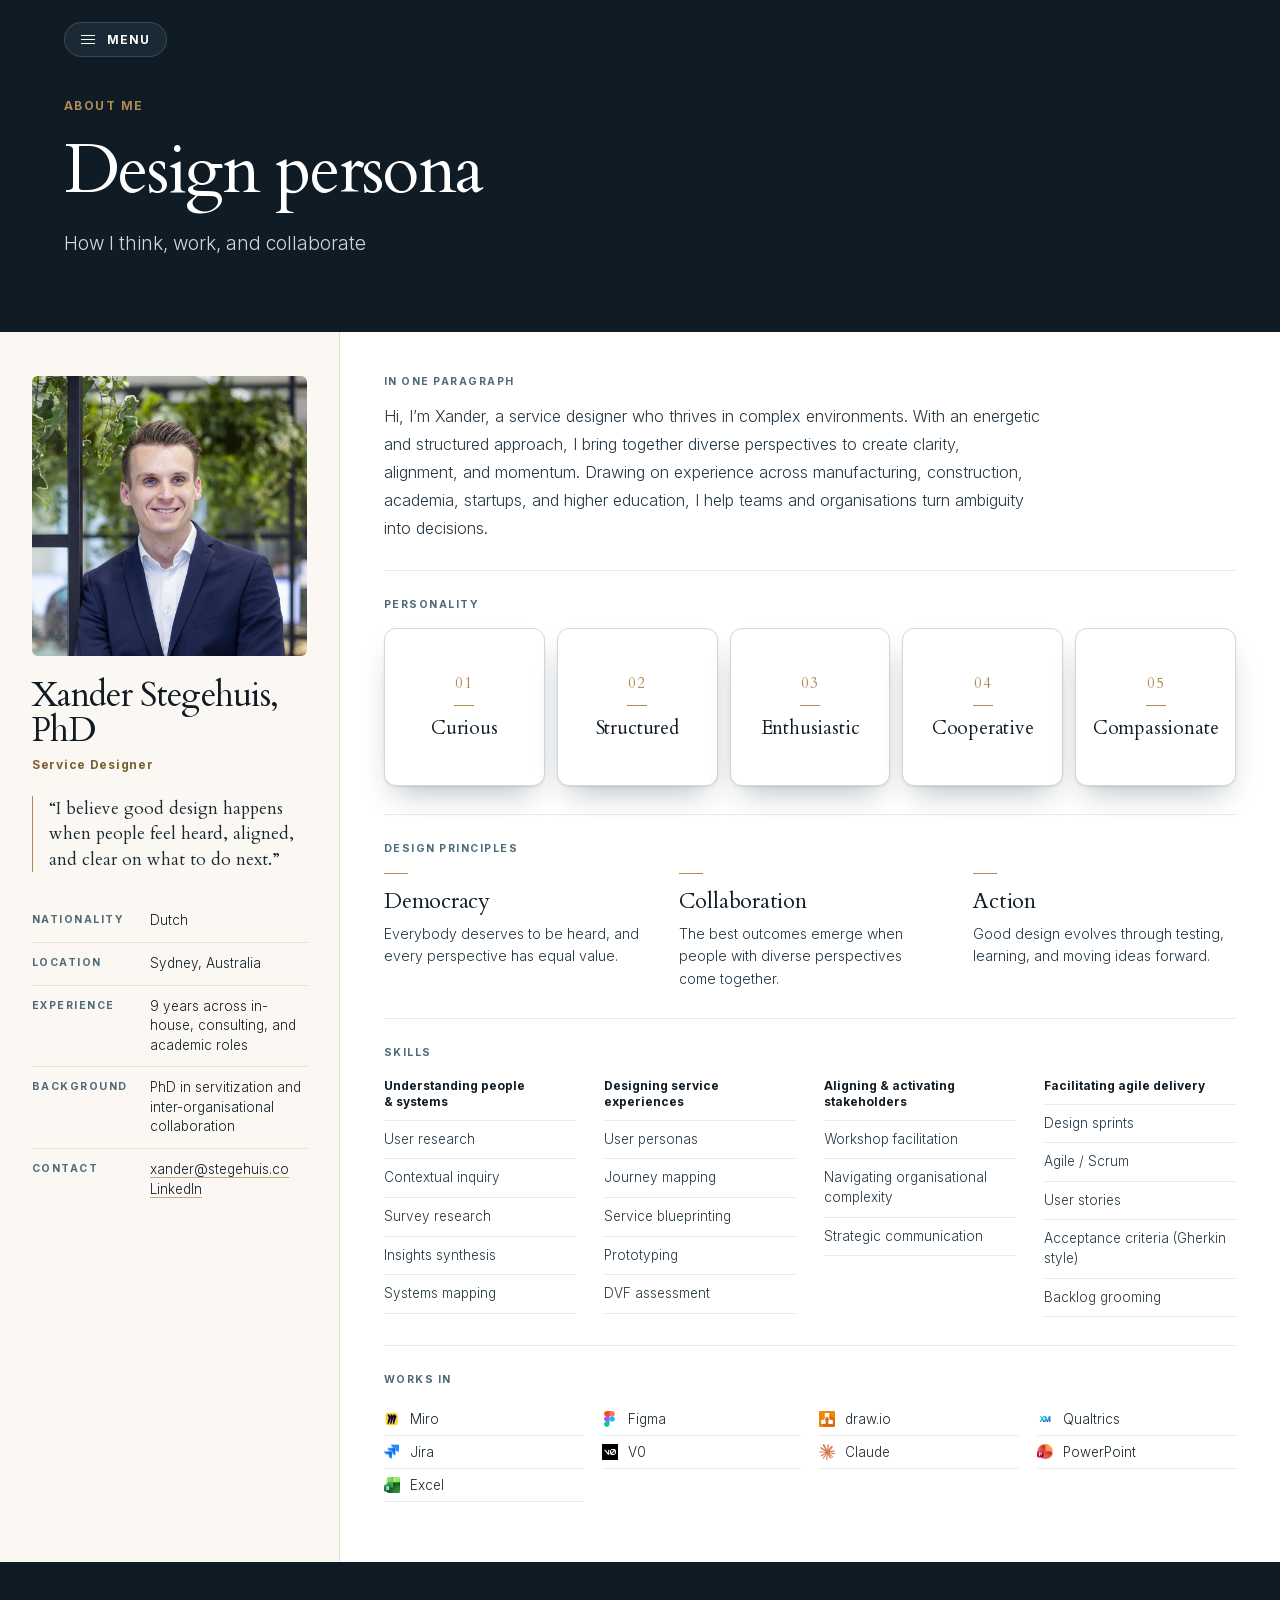
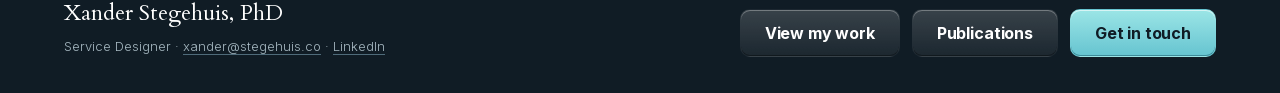
==== commit a2d1554f: "Rounded navy favicon, bolder card titles over photos, 2x2 mobile cards, menu pill, September posts" ====
--- a/about.html
+++ b/about.html
@@ -3,13 +3,13 @@
 <head>
 <meta charset="utf-8">
 <meta name="viewport" content="width=device-width, initial-scale=1">
-<link rel="icon" href="icon-light-32x32.png" media="(prefers-color-scheme: light)">
-<link rel="icon" href="icon-dark-32x32.png" media="(prefers-color-scheme: dark)">
-<link rel="apple-touch-icon" href="apple-icon.png">
+<link rel="icon" href="icon-light-32x32.png?v=2" media="(prefers-color-scheme: light)">
+<link rel="icon" href="icon-dark-32x32.png?v=2" media="(prefers-color-scheme: dark)">
+<link rel="apple-touch-icon" href="apple-icon.png?v=2">
 <script defer src="/_vercel/insights/script.js"></script>
 <title>About me — Xander Stegehuis</title>
 <meta name="description" content="How Xander Stegehuis thinks, works, and collaborates — a service designer based in Sydney, Australia.">
-<link rel="stylesheet" href="assets/css/site.css?v=57">
+<link rel="stylesheet" href="assets/css/site.css?v=64">
 
 <link rel="canonical" href="https://www.xanderstegehuis.co/about">
 
@@ -246,7 +246,7 @@
 <footer class="xs-dark site-footer">
   <div>
     <p class="site-footer__name">Xander Stegehuis, PhD</p>
-    <p class="site-footer__meta">Service Designer - <a href="mailto:xander@stegehuis.co">xander@stegehuis.co</a> - <a href="https://www.linkedin.com/in/xanderstegehuis" target="_blank" rel="noopener">LinkedIn</a></p>
+    <p class="site-footer__meta">Service Designer · <a href="mailto:xander@stegehuis.co">xander@stegehuis.co</a> · <a href="https://www.linkedin.com/in/xanderstegehuis" target="_blank" rel="noopener">LinkedIn</a></p>
   </div>
   <div class="site-footer__actions">
     <a class="btn btn--glass" href="portfolio.html">View my work</a>
@@ -256,6 +256,6 @@
 </footer>
 </div>
 
-<script src="assets/js/site.js?v=35"></script>
+<script src="assets/js/site.js?v=36"></script>
 </body>
 </html>
--- a/assets/css/site.css
+++ b/assets/css/site.css
@@ -359,6 +359,20 @@
      the turning card shows through mid-flip. */
   background:linear-gradient(180deg,#39434A 0%,#1C2730 100%);
   border:1px solid rgba(255,255,255,.12);box-shadow:var(--card-shadow)}
+/* Blurred photo behind the title (blur is baked into the files), under a
+   navy veil so the white title stands out; the text shadow lifts it
+   further off the image. */
+.ind-card__bg{position:absolute;inset:0;width:100%;height:100%;object-fit:cover}
+.ind-card__front::before{content:"";position:absolute;inset:0;z-index:1;
+  /* An extra pool of navy right behind the title (the ellipse), on top of
+     an overall veil, so the photo recedes most exactly where the text sits. */
+  background:radial-gradient(ellipse 75% 45% at 50% 50%,rgba(16,28,37,.55) 0%,rgba(16,28,37,0) 100%),
+    linear-gradient(180deg,rgba(16,28,37,.5) 0%,rgba(16,28,37,.7) 100%)}
+/* Photos also slightly desaturated and dimmed, so their colours don't
+   compete with the white title. */
+.ind-card__bg{filter:saturate(.75) brightness(.9)}
+.ind-card__front .industries__name{position:relative;z-index:2;font-weight:var(--weight-bold);
+  text-shadow:0 1px 1px rgba(0,0,0,.45),0 2px 10px rgba(0,0,0,.55),0 0 28px rgba(0,0,0,.35)}
 .ind-card__back{transform:rotateY(180deg);padding:22px 20px 18px;background:var(--sand-050);
   box-shadow:var(--card-shadow)}
 .ind-card__logos{flex:1;display:flex;flex-wrap:wrap;align-items:center;align-content:center;
@@ -643,7 +657,9 @@
 /* display:grid above would otherwise defeat the hidden attribute the
    pagination script sets. */
 .post[hidden]{display:none}
-.post:hover{background:var(--sand-100)}
+/* Only the background changes: the base a:hover rule would otherwise
+   darken the row's bottom divider (it's the link's own border). */
+.post:hover{background:var(--sand-100);border-bottom-color:var(--sand-200)}
 .post__title,.post__date{display:block}
 .post__title{font:var(--weight-regular) clamp(15.5px,calc(15.5px + var(--grow0)*.0012),17px)/1.4 var(--font-ui);
   color:var(--ink-900)}
@@ -794,6 +810,9 @@
      viewport minus gutters (44), portrait (120) and gap (20) — capped at 23px. */
   .hero__name{font-size:min(23px,calc((100vw - 184px)/10.2));white-space:nowrap}
   .hero__meta{margin-top:8px;font-size:13.5px}
+  /* Location and email stack on their own lines here, so no separator dot. */
+  .hero__sep{display:none}
+  .hero__meta a{display:table}
   .hero__stats{padding:44px var(--gutter)}
   .stats__figure{font-size:50px}
   .stats__label{margin-top:8px}
@@ -810,8 +829,18 @@
   .expertise__row{grid-template-columns:1fr;gap:10px;padding:32px 0}
 
   /* Industry cards stack one per row. */
-  .industries__grid{grid-template-columns:1fr;gap:14px}
-  .ind-card{height:200px}
+  .industries__grid{grid-template-columns:1fr 1fr;gap:12px}
+  .ind-card{height:170px}
+  .ind-card .industries__name{font-size:19px}
+  .ind-card__front{padding:16px 12px}
+  /* Half-width backs: smaller logos and tighter spacing so even the
+     five-logo card fits. */
+  .ind-card__back{padding:14px 12px 12px}
+  .ind-card__logos{gap:8px 10px}
+  .ind-card__logos img{max-width:44%;max-height:26px}
+  .ind-card__logos--1 img{max-width:84%;max-height:34px}
+  .ind-card__logos--5 img{max-width:40%;max-height:20px}
+  .ind-card__cta{padding-top:9px;font-size:10px}
 
   /* Footer stacks centred, button last; the closer row (§13.1) stays
      left-aligned — it's a "want the longer version" prompt, not a sign-off. */
@@ -883,14 +912,20 @@
   .menu--floating,.hero .menu--floating{position:fixed;top:14px;left:var(--gutter);right:auto;
     z-index:50;display:block;padding:0}
 
-  /* Floating glass pill — always dark frosted glass with a white label, so
-     it reads the same over navy, sand, white or photos without depending
-     on detecting what's underneath. Over navy it all but blends in. */
+  /* Floating glass pill. Dark frosted glass with a white label over navy
+     and photos; over light sections (.menu--onLight, set by site.js) it
+     turns to light frosted glass with an ink label. Dark is the default,
+     so if the check never runs the label is still readable on navy. */
   .menu__button,.menu__button--onPhoto{padding:9px 16px;border-radius:var(--radius-pill);
     color:var(--paper-000);background:rgba(22,36,47,.62);border:1px solid rgba(255,255,255,.16);
     -webkit-backdrop-filter:blur(16px) saturate(160%);backdrop-filter:blur(16px) saturate(160%);
-    transition:background-color var(--duration-base) var(--ease-standard)}
+    transition:color var(--duration-base) var(--ease-standard),
+      background-color var(--duration-base) var(--ease-standard),
+      border-color var(--duration-base) var(--ease-standard)}
   .menu__button:hover,.menu__button--onPhoto:hover{background:rgba(22,36,47,.78)}
+  .menu--onLight .menu__button{color:var(--ink-900);background:rgba(255,255,255,.55);
+    border-color:rgba(16,28,37,.1)}
+  .menu--onLight .menu__button:hover{background:rgba(255,255,255,.75)}
 
   .menu__scrim{display:block;position:fixed;inset:0;z-index:1;
     background:rgba(11,20,27,.5);-webkit-backdrop-filter:blur(3px);backdrop-filter:blur(3px);
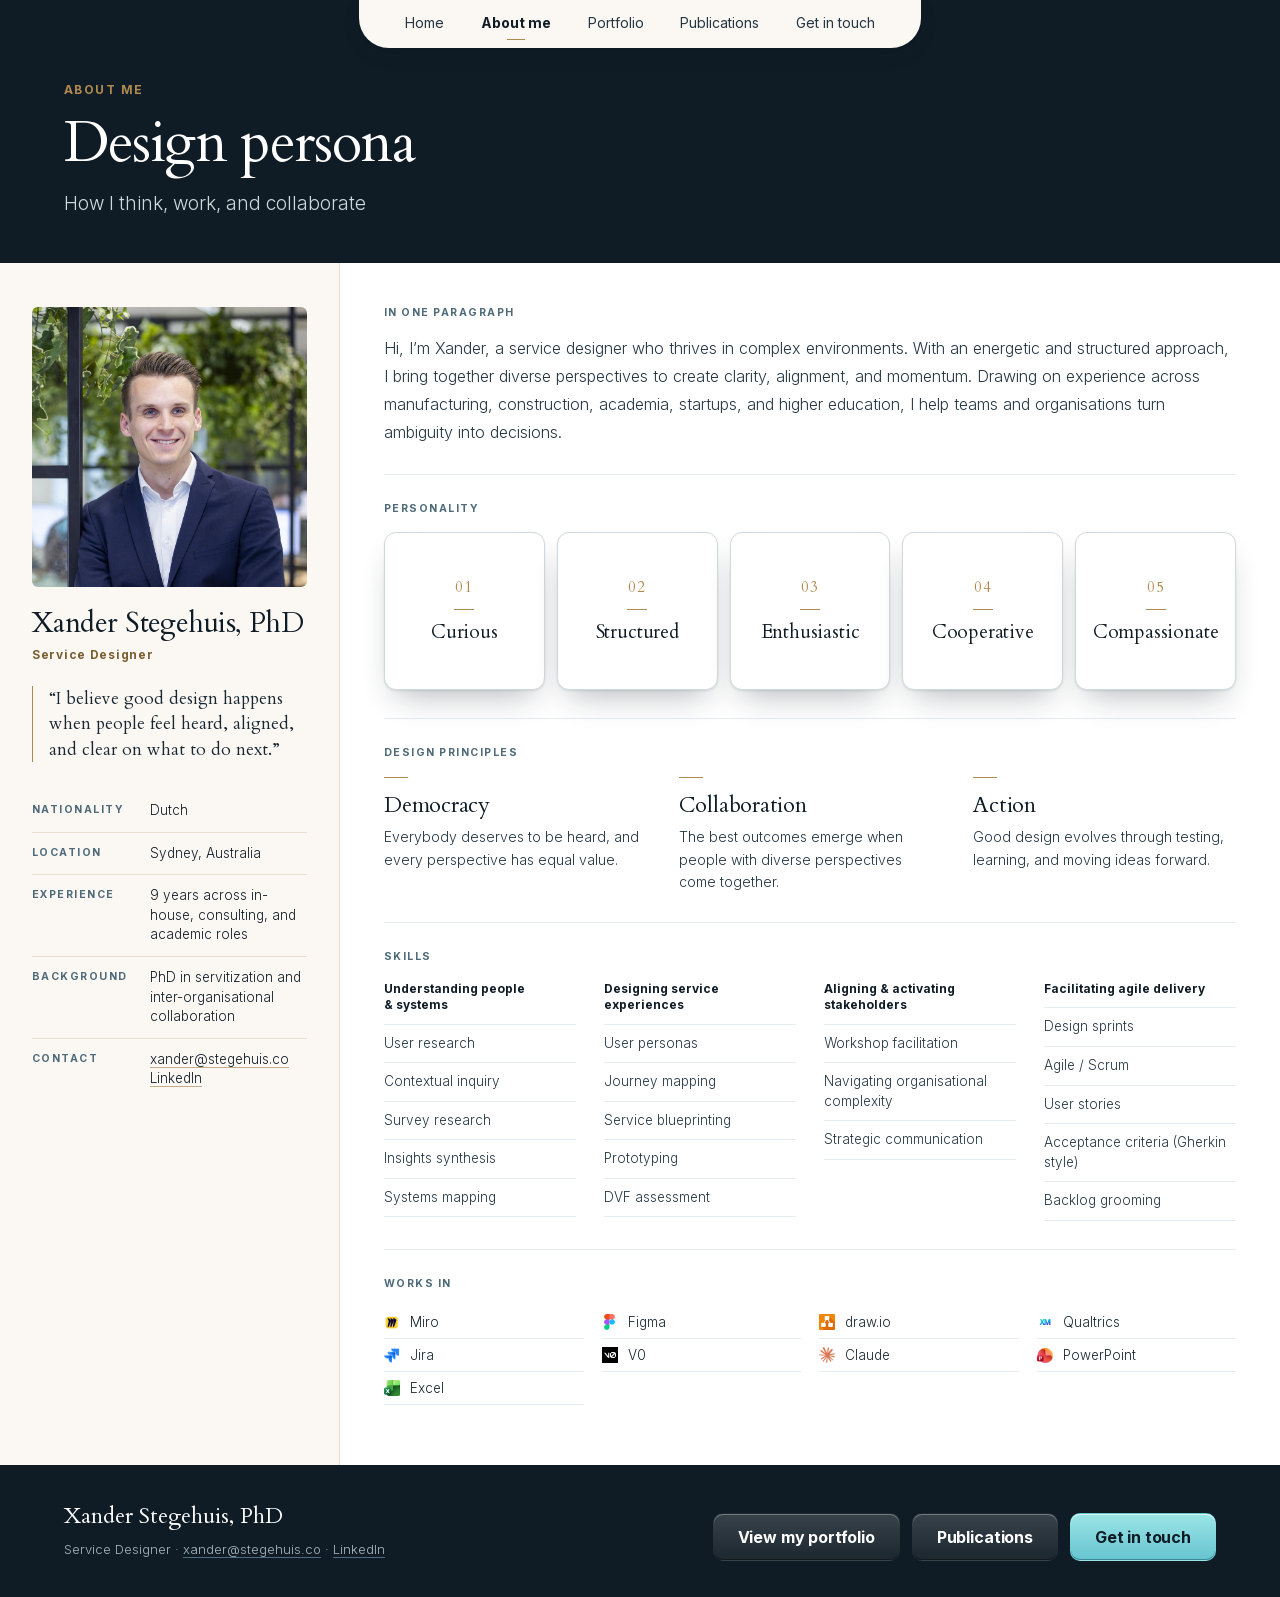
==== commit 78af5ca3: "Desktop nav bar, navy contact panel, quote contrast, equal mastheads, label updates" ====
--- a/about.html
+++ b/about.html
@@ -9,7 +9,7 @@
 <script defer src="/_vercel/insights/script.js"></script>
 <title>About me — Xander Stegehuis</title>
 <meta name="description" content="How Xander Stegehuis thinks, works, and collaborates — a service designer based in Sydney, Australia.">
-<link rel="stylesheet" href="assets/css/site.css?v=64">
+<link rel="stylesheet" href="assets/css/site.css?v=94">
 
 <link rel="canonical" href="https://www.xanderstegehuis.co/about">
 
@@ -72,7 +72,7 @@
       <li><a href="about.html" aria-current="page">About me</a></li>
       <li><a href="portfolio.html">Portfolio</a></li>
       <li><a href="publications.html">Publications</a></li>
-      <li><a href="contact.html">Contact</a></li>
+      <li><a href="contact.html">Get in touch</a></li>
     </ul>
   </div>
   <p class="eyebrow eyebrow--brass">About me</p>
@@ -249,7 +249,7 @@
     <p class="site-footer__meta">Service Designer · <a href="mailto:xander@stegehuis.co">xander@stegehuis.co</a> · <a href="https://www.linkedin.com/in/xanderstegehuis" target="_blank" rel="noopener">LinkedIn</a></p>
   </div>
   <div class="site-footer__actions">
-    <a class="btn btn--glass" href="portfolio.html">View my work</a>
+    <a class="btn btn--glass" href="portfolio.html">View my portfolio</a>
     <a class="btn btn--glass" href="publications.html">Publications</a>
     <a class="btn btn--brand" href="contact.html">Get in touch</a>
   </div>
--- a/assets/css/site.css
+++ b/assets/css/site.css
@@ -160,6 +160,28 @@
 .menu__panel a:hover{background:var(--ink-050);color:var(--ink-700)}
 .menu__panel a[aria-current="page"]{font-weight:var(--weight-bold);color:var(--ink-900)}
 
+/* Desktop: the links sit in a sand tab at the top centre of the page — the "By
+   the numbers" arc turned 90°, so its curve falls on the bottom corners.
+   The Menu button is hidden and the list shown inline; the sheet site.js
+   wraps it in is display:contents here, so its `hidden` is overridden too.
+   No transform on .menu (see the mobile menu note below). */
+@media (min-width:701px){
+  .menu--floating,.hero .menu--floating{position:absolute;top:0;left:0;right:0;
+    width:max-content;margin-inline:auto;z-index:50}
+  .menu__button{display:none}
+  .menu .menu__sheet[hidden]{display:contents}
+  .menu__panel{position:static;display:flex;align-items:center;gap:clamp(4px,1vw,14px);
+    min-width:0;padding:3px clamp(26px,calc(34px + var(--grow0)*.02),56px) 6px;
+    background:var(--sand-050);border-radius:0 0 clamp(26px,calc(30px + var(--grow0)*.015),46px)
+    clamp(26px,calc(30px + var(--grow0)*.015),46px);box-shadow:var(--shadow-md)}
+  .menu__panel a{position:relative;padding:8px 12px;border-radius:var(--radius-pill);
+    font-size:clamp(13px,calc(14px + var(--grow0)*.005),18px);white-space:nowrap;color:var(--ink-700)}
+  .menu__panel a:hover{background:var(--sand-200);color:var(--ink-900)}
+  /* Current page: bold with a short brass rule beneath, echoing .rule-brass. */
+  .menu__panel a[aria-current="page"]::after{content:"";position:absolute;left:50%;bottom:2px;
+    width:18px;height:1px;margin-left:-9px;background:var(--brass-500)}
+}
+
 /* --- Hero ---------------------------------------------------------------- */
 
 /* The hero fills the whole first screen — no strip of the next section visible
@@ -352,6 +374,7 @@
 .ind-card.is-flipped .ind-card__inner{transform:rotateY(180deg) translateY(-3px)}
 .ind-card:focus-visible .ind-card__face{box-shadow:var(--ring-focus-dark)}
 .ind-card__face{position:absolute;inset:0;display:flex;flex-direction:column;border-radius:12px;
+  transform:rotateY(0deg);
   overflow:hidden;backface-visibility:hidden;-webkit-backface-visibility:hidden}
 .ind-card__front{align-items:center;justify-content:center;text-align:center;padding:28px 22px;
   /* Same colours as the Publications (.btn--glass) button — its translucent
@@ -359,19 +382,21 @@
      the turning card shows through mid-flip. */
   background:linear-gradient(180deg,#39434A 0%,#1C2730 100%);
   border:1px solid rgba(255,255,255,.12);box-shadow:var(--card-shadow)}
-/* Blurred photo behind the title (blur is baked into the files), under a
-   navy veil so the white title stands out; the text shadow lifts it
-   further off the image. */
-.ind-card__bg{position:absolute;inset:0;width:100%;height:100%;object-fit:cover}
-.ind-card__front::before{content:"";position:absolute;inset:0;z-index:1;
-  /* An extra pool of navy right behind the title (the ellipse), on top of
-     an overall veil, so the photo recedes most exactly where the text sits. */
+/* Blurred photo behind the title, under a navy veil with an extra pool of
+   navy right behind the title. All of it is the front face's OWN background
+   (the photo comes in as --photo, set inline per card with a root-relative
+   path — a url() inside a custom property resolves against the stylesheet
+   that uses it, not the page; blur and toning are
+   baked into the files). No child layers on purpose: iOS Safari's
+   backface-visibility only hides a face's own painting — a child that gets
+   its own layer (an <img> with a filter, a z-indexed overlay or title)
+   shows through, mirrored, on the flipped card. */
+.ind-card__front.ind-card__front{
   background:radial-gradient(ellipse 75% 45% at 50% 50%,rgba(16,28,37,.55) 0%,rgba(16,28,37,0) 100%),
-    linear-gradient(180deg,rgba(16,28,37,.5) 0%,rgba(16,28,37,.7) 100%)}
-/* Photos also slightly desaturated and dimmed, so their colours don't
-   compete with the white title. */
-.ind-card__bg{filter:saturate(.75) brightness(.9)}
-.ind-card__front .industries__name{position:relative;z-index:2;font-weight:var(--weight-bold);
+    linear-gradient(180deg,rgba(16,28,37,.5) 0%,rgba(16,28,37,.7) 100%),
+    var(--photo,none) center/cover no-repeat,
+    linear-gradient(180deg,#39434A 0%,#1C2730 100%)}
+.ind-card__front .industries__name{font-weight:var(--weight-bold);
   text-shadow:0 1px 1px rgba(0,0,0,.45),0 2px 10px rgba(0,0,0,.55),0 0 28px rgba(0,0,0,.35)}
 .ind-card__back{transform:rotateY(180deg);padding:22px 20px 18px;background:var(--sand-050);
   box-shadow:var(--card-shadow)}
@@ -423,15 +448,25 @@
   letter-spacing:.14em;text-transform:uppercase;color:var(--ink-500)}
 
 /* Four of five pages open on a full-width navy masthead over light content. */
-.masthead{position:relative;background:var(--ink-900);padding:96px var(--pad-x) 72px}
+.masthead{position:relative;background:var(--ink-900);padding:96px var(--pad-x) 72px;
+  --mh-title-fs:clamp(40px,max(min(4.4vw,62px),calc(62px + var(--grow)*.04)),100px);
+  --mh-sub-fs:clamp(16px,calc(19px + var(--grow0)*.0094),28px)}
 .masthead__title{margin:20px 0 0;font-family:var(--font-display);font-weight:var(--weight-regular);
-  font-size:clamp(44px,max(min(5.3vw,76px),calc(76px + var(--grow)*.05)),124px);
+  font-size:var(--mh-title-fs);
   line-height:var(--leading-tight);letter-spacing:-.025em;
   color:var(--paper-000);text-wrap:pretty}
-.masthead__sub{margin:22px 0 0;max-width:54ch;font-size:clamp(16px,calc(19px + var(--grow0)*.0094),28px);
+.masthead__sub{margin:22px 0 0;max-width:54ch;font-size:var(--mh-sub-fs);
   line-height:1.6;color:var(--ink-200)}
 /* Publications' masthead sits deeper on desktop; mobile uses the §13 rhythm. */
 .masthead--tall{padding-bottom:88px}
+/* About, Portfolio and Publications share one masthead height on desktop:
+   the same bottom padding, and every subtitle on one line (the longest,
+   Publications', is 935px at 19px — it fits from ~1040px wide). */
+@media (min-width:1081px){
+  .masthead,.masthead--tall{padding-top:80px;padding-bottom:44px}
+  .masthead__title{margin-top:14px}
+  .masthead__sub{margin-top:16px;max-width:none}
+}
 
 /* Menu over photography rather than navy. */
 .menu__button--onPhoto{background:rgba(11,20,27,.34);border-color:rgba(255,255,255,.28)}
@@ -452,7 +487,8 @@
 .rail{background:var(--sand-050);border-right:1px solid var(--sand-200);
   padding:44px var(--space-8) 40px calc(var(--bleed) + var(--space-8))}
 .rail__portrait{width:100%;height:280px;object-fit:cover;object-position:52% 34%;border-radius:var(--radius-sm)}
-.rail__name{margin:22px 0 0;font:var(--weight-regular) 34px/1.05 var(--font-display);
+/* 28px keeps "Xander Stegehuis, PhD" (~265px) on one line in the 275px rail. */
+.rail__name{margin:22px 0 0;font:var(--weight-regular) 28px/1.05 var(--font-display);white-space:nowrap;
   letter-spacing:var(--tracking-display);color:var(--ink-900)}
 .rail__role{margin-top:var(--space-2);font:var(--weight-bold) var(--text-2xs) var(--font-ui);
   letter-spacing:.06em;color:var(--brass-700)}
@@ -480,7 +516,7 @@
 .about__block{padding:28px 0;border-bottom:1px solid var(--border-subtle)}
 .about__block:first-child{padding-top:0}
 .about__block:last-child{border-bottom:0;padding-bottom:0}
-.about__bio{margin:14px 0 0;max-width:66ch;font-size:clamp(15px,calc(16px + var(--grow0)*.0083),24px);
+.about__bio{margin:14px 0 0;max-width:none;font-size:clamp(15px,calc(16px + var(--grow0)*.0083),24px);
   line-height:1.75;color:var(--ink-700)}
 
 /* Personality — pure CSS flip, no JS state (an earlier JS version lagged). */
@@ -529,28 +565,34 @@
    Portfolio — tabbed case studies
    ========================================================================== */
 
-.pf-masthead{padding-bottom:40px}
-/* No horizontal padding here — .masthead already insets by --gutter, so this
-   sits flush with the title above and the photo/glance row below. */
+@media (max-width:1080px){.pf-masthead__sub{max-width:52ch}}
+/* Sits in the light area, between the masthead and the open case study,
+   on the same --pad-x inset as the panel below. Navy buttons in the site's
+   colour-depth style (see .btn--navy); the open one is the deeper, flat navy
+   with a brass rule at its foot. */
 .cs-tabs{display:grid;grid-template-columns:repeat(3,1fr);gap:var(--space-3);
-  margin-top:44px}
-.cs-tab{display:block;width:100%;text-align:left;padding:18px var(--space-5);border-radius:12px;
-  cursor:pointer;font-family:var(--font-ui);
-  background:rgba(255,255,255,.05);border:1px solid var(--border-inverse);color:var(--ink-200);
-  transition:background-color var(--duration-base) var(--ease-out),
-             color var(--duration-base) var(--ease-out),
-             border-color var(--duration-base) var(--ease-out)}
-.cs-tab[aria-selected="true"]{background:var(--sand-050);border-color:var(--sand-050);color:var(--ink-900)}
+  padding:48px var(--pad-x) 0}
+.cs-tab{display:block;width:100%;text-align:left;padding:13px var(--space-4);border-radius:10px;
+  cursor:pointer;font-family:var(--font-ui);color:var(--ink-200);border:0;
+  background:linear-gradient(180deg,#3A5A73 0%,var(--ink-800) 100%);
+  box-shadow:inset 0 1px 0 rgba(255,255,255,.22),inset 0 -1px 0 var(--ink-1000);
+  transition:color var(--duration-base) var(--ease-out),filter var(--duration-base) var(--ease-out)}
+.cs-tab:hover{background:linear-gradient(180deg,#4A6D88 0%,#26394A 100%);color:var(--paper-000)}
+.cs-tab[aria-selected="true"]{background:var(--ink-900);color:var(--paper-000);
+  box-shadow:inset 0 -2px 0 var(--brass-500)}
+.cs-tab:focus-visible{box-shadow:var(--ring-focus)}
 .cs-tab__kind{font:var(--weight-bold) 10px var(--font-ui);letter-spacing:.14em;
   text-transform:uppercase;opacity:.7}
-.cs-tab__title{display:block;margin-top:7px;font:var(--weight-regular) var(--text-md)/1.25 var(--font-display);
+.cs-tab__title{display:block;margin-top:5px;font:var(--weight-regular) 15px/1.25 var(--font-display);
   letter-spacing:var(--tracking-tight)}
 
-.cs-panel{padding:56px var(--pad-x) 64px}
+.cs-panel{padding:48px var(--pad-x) 64px}
 .cs-panel[hidden]{display:none}
 .cs-panel__title{margin:16px 0 0;
-  font:var(--weight-regular) clamp(34px,max(min(3.6vw,52px),calc(52px + var(--grow)*.034)),85px)/1.06 var(--font-display);
+  font:var(--weight-regular) clamp(31px,min(calc(var(--vw)*.034),max(min(3.6vw,52px),calc(52px + var(--grow)*.034))),85px)/1.06 var(--font-display);
   letter-spacing:-.025em;color:var(--ink-900);text-wrap:pretty}
+/* The vw cap above: the longest title ("Aligning seven organisations…") is
+   ~25.8em wide and the column ~0.9 of --vw, so .034 keeps it on one line. */
 
 .cs-top{display:grid;grid-template-columns:1fr 380px;gap:28px;margin-top:40px;align-items:stretch}
 .cs-photo{position:relative;min-height:420px;border-radius:var(--radius-lg);overflow:hidden}
@@ -688,22 +730,38 @@
 .contact__figure{position:relative;overflow:hidden;margin:0}
 .contact__figure img{position:absolute;inset:0;width:100%;height:100%;object-fit:cover;
   object-position:48% 58%}
-/* Top-down scrim only: the coffee cup at the foot of the frame stays unshaded. */
+/* Shades the upper-left of the photo (the cafe interior behind the quote);
+   Xander, the view and the coffee cup keep the photo's own brightness.
+   The text's own glow (below) does the rest over the bright lamps. */
 .contact__scrim{position:absolute;inset:0;pointer-events:none;
-  background:linear-gradient(to bottom,rgba(11,20,27,.82) 0%,rgba(11,20,27,.42) 30%,rgba(11,20,27,0) 56%)}
+  background:radial-gradient(ellipse 60% 34% at 8% 24%,rgba(11,20,27,.82) 0%,rgba(11,20,27,.66) 50%,rgba(11,20,27,0) 100%),
+    linear-gradient(to bottom,rgba(11,20,27,.45) 0%,rgba(11,20,27,.15) 26%,rgba(11,20,27,0) 40%)}
 /* left matches the Menu button's inset (--pad-x, same as About/Portfolio/
-   Publications) so the two sit on the same vertical line. */
-.contact__quote{position:absolute;left:var(--pad-x);right:var(--pad-x);top:78px}
+   Publications) so the two sit on the same vertical line. A layered dark
+   glow hugs the letters, so contrast holds even where they cross a lamp. */
+.contact__quote{position:absolute;left:var(--pad-x);right:auto;top:78px;
+  text-shadow:0 0 2px rgba(11,20,27,.7),0 1px 4px rgba(11,20,27,.7),
+    0 0 14px rgba(11,20,27,.75),0 0 32px rgba(11,20,27,.55)}
+/* Hard line breaks (keeping "even better." together): the quote stays a
+   narrow column, clear of the face. */
+.contact .contact__quote blockquote{max-width:none;white-space:nowrap}
+/* Two sets of breaks: desktop reads "…are great. / Good ideas over / coffee
+   are even better."; mobile (≤700px) keeps its narrower four-line column. */
+.contact__quote .br-m{display:none}
+@media (max-width:700px){.contact__quote .br-m{display:inline}.contact__quote .br-d{display:none}}
 .contact__quote blockquote{margin:0;max-width:17ch;
-  font:var(--weight-regular) clamp(26px,calc(36px + var(--grow0)*.023),58px)/1.22 var(--font-display);
+  font:var(--weight-regular) clamp(24px,calc(28px + var(--grow0)*.019),46px)/1.22 var(--font-display);
   letter-spacing:var(--tracking-display);color:var(--paper-000);text-wrap:pretty}
 .contact__attrib{margin-top:18px;display:flex;align-items:center;gap:var(--space-3)}
 .contact__attrib span:first-child{display:block;width:24px;height:1px;background:var(--brass-500)}
-.contact__attrib span:last-child{font:var(--weight-light) var(--text-xs) var(--font-ui);color:var(--ink-200)}
+.contact__attrib span:last-child{font:var(--weight-regular) var(--text-sm) var(--font-ui);color:var(--paper-000)}
 
 .contact__panel{background:var(--sand-050);display:flex;flex-direction:column;justify-content:center;
   padding:72px clamp(32px,4vw,72px)}
 .contact__panel > *{width:100%;max-width:clamp(420px,calc(560px + var(--grow0)*.25),860px)}
+/* Side-by-side layout only: the extra top padding is the nav tab's height, so
+   the content centres in the space between the tab and the foot of the page. */
+@media (min-width:1081px){.contact__panel{padding-top:calc(72px + 48px)}}
 .contact__title{margin:22px 0 0;
   font:var(--weight-regular) clamp(40px,max(min(5.3vw,76px),calc(76px + var(--grow)*.05)),124px)/1 var(--font-display);
   letter-spacing:-.025em;color:var(--ink-900)}
@@ -719,6 +777,16 @@
   font:var(--weight-regular) clamp(22px,calc(28px + var(--grow0)*.0156),43px)/1.2 var(--font-display);
   letter-spacing:var(--tracking-tight);color:var(--ink-900)}
 .contact__arrow{font:var(--weight-regular) 20px var(--font-display);color:var(--brass-500)}
+/* Desktop: navy panel with light type, in the palette of the Home hero
+   (brass eyebrow, white display title, ink-200 lede). Mobile keeps sand. */
+@media (min-width:701px){
+  .contact__panel{background:var(--ink-900)}
+  .contact__panel .eyebrow{color:var(--brass-500)}
+  .contact__title,.contact__value{color:var(--paper-000)}
+  .contact__lede{color:var(--ink-200)}
+  .contact__row .label{color:var(--ink-300)}
+  .contact__rows,.contact__row{border-color:rgba(255,255,255,.14)}
+}
 
 /* ==========================================================================
    Responsive — tablet reflow, then the mobile design of brief §13
@@ -795,7 +863,10 @@
   .cs-panel__title{font-size:31px}
   .glance__num{font-size:38px}
   .contact__title{font-size:40px}
-  .contact__quote blockquote{font-size:26px}
+  .contact__quote blockquote{font-size:18px}
+  .contact__attrib{margin-top:10px;gap:10px}
+  .contact__attrib span:first-child{width:18px}
+  .contact__attrib span:last-child{font-size:11.5px}
   .expertise__row h3{font-size:28px}
   .rail__name{font-size:28px}
 
@@ -860,8 +931,8 @@
   .principles,.skills{grid-template-columns:1fr}
 
   /* Portfolio — tabs stack full width and stay tappable (§13.3). */
-  .cs-tabs{grid-template-columns:1fr}
-  .cs-panel{padding:40px var(--pad-x)}
+  .cs-tabs{grid-template-columns:1fr;padding-top:32px}
+  .cs-panel{padding:32px var(--pad-x) 40px}
   .cs-photo{min-height:230px}
   .chapter{grid-template-columns:36px 1fr;gap:14px;padding:24px 0}
 
@@ -890,7 +961,7 @@
      has no full-height column to fill (§13.3). */
   .contact__figure{min-height:0;height:430px}
   .contact__panel{padding:40px var(--gutter)}
-  .contact__quote{left:var(--gutter);right:var(--gutter);top:100px}
+  .contact__quote{left:var(--gutter);right:auto;top:90px}
   .contact__value{font-size:22px}
   .contact__row{padding:22px 0}
 }
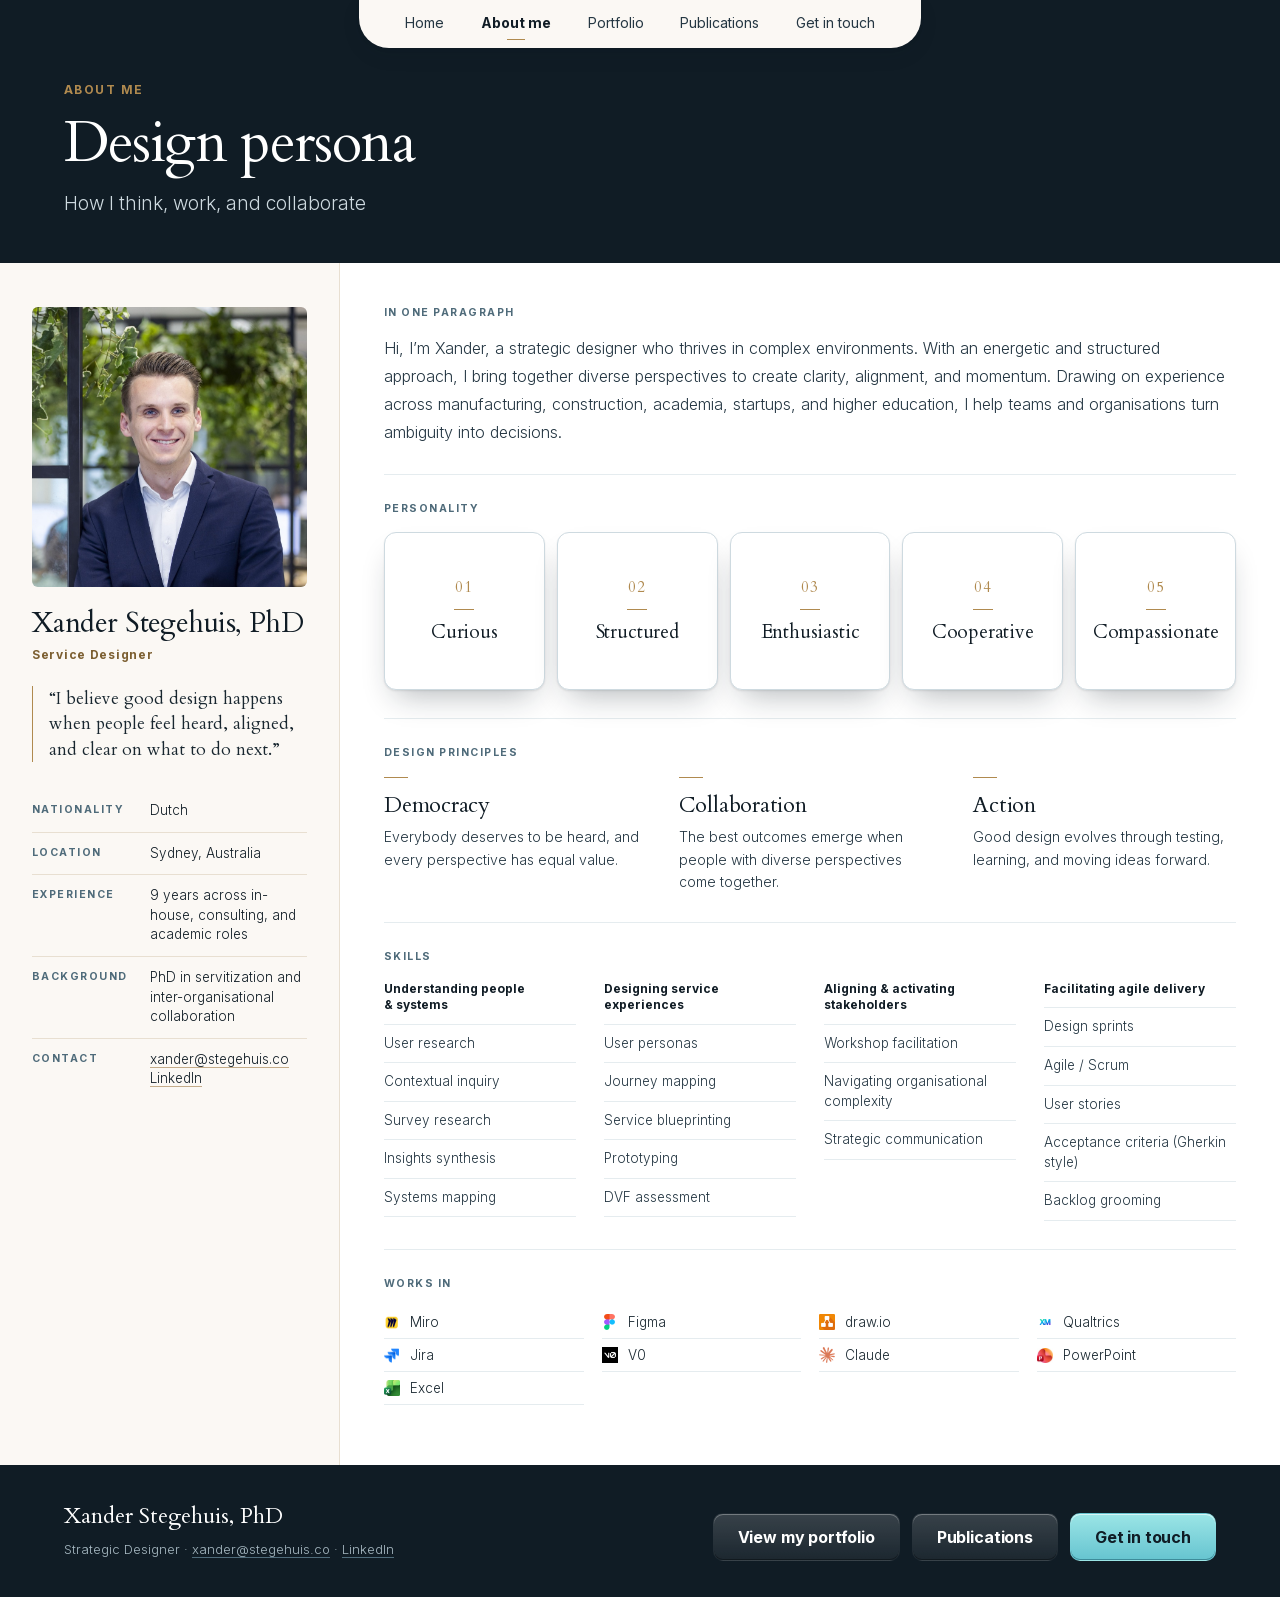
==== commit ef71b75e: "Change title to Strategic Designer on landing, footers and About bio Widen .hero__lede cap (29.5em -" ====
--- a/about.html
+++ b/about.html
@@ -9,7 +9,7 @@
 <script defer src="/_vercel/insights/script.js"></script>
 <title>About me — Xander Stegehuis</title>
 <meta name="description" content="How Xander Stegehuis thinks, works, and collaborates — a service designer based in Sydney, Australia.">
-<link rel="stylesheet" href="assets/css/site.css?v=94">
+<link rel="stylesheet" href="assets/css/site.css?v=95">
 
 <link rel="canonical" href="https://www.xanderstegehuis.co/about">
 
@@ -101,7 +101,7 @@
 
     <section class="about__block">
       <h2 class="label">In one paragraph</h2>
-      <p class="about__bio">Hi, I&rsquo;m Xander, a service designer who thrives in complex environments. With an energetic and structured approach, I bring together diverse perspectives to create clarity, alignment, and momentum. Drawing on experience across manufacturing, construction, academia, startups, and higher education, I help teams and organisations turn ambiguity into decisions.</p>
+      <p class="about__bio">Hi, I&rsquo;m Xander, a strategic designer who thrives in complex environments. With an energetic and structured approach, I bring together diverse perspectives to create clarity, alignment, and momentum. Drawing on experience across manufacturing, construction, academia, startups, and higher education, I help teams and organisations turn ambiguity into decisions.</p>
     </section>
 
     <section class="about__block">
@@ -246,7 +246,7 @@
 <footer class="xs-dark site-footer">
   <div>
     <p class="site-footer__name">Xander Stegehuis, PhD</p>
-    <p class="site-footer__meta">Service Designer · <a href="mailto:xander@stegehuis.co">xander@stegehuis.co</a> · <a href="https://www.linkedin.com/in/xanderstegehuis" target="_blank" rel="noopener">LinkedIn</a></p>
+    <p class="site-footer__meta">Strategic Designer · <a href="mailto:xander@stegehuis.co">xander@stegehuis.co</a> · <a href="https://www.linkedin.com/in/xanderstegehuis" target="_blank" rel="noopener">LinkedIn</a></p>
   </div>
   <div class="site-footer__actions">
     <a class="btn btn--glass" href="portfolio.html">View my portfolio</a>
--- a/assets/css/site.css
+++ b/assets/css/site.css
@@ -218,7 +218,7 @@
 /* Centred in the free space between the title and the portrait row: auto
    margins above and below split it evenly; the symmetric padding keeps a
    26px minimum gap on each side without shifting the centre. */
-.hero__lede{margin:auto 0;padding:26px 0;max-width:29.5em;
+.hero__lede{margin:auto 0;padding:26px 0;max-width:30.5em;
   font-size:clamp(16px,calc(25px + var(--grow0)*.016),40px);
   line-height:var(--leading-normal);color:var(--ink-200)}
 
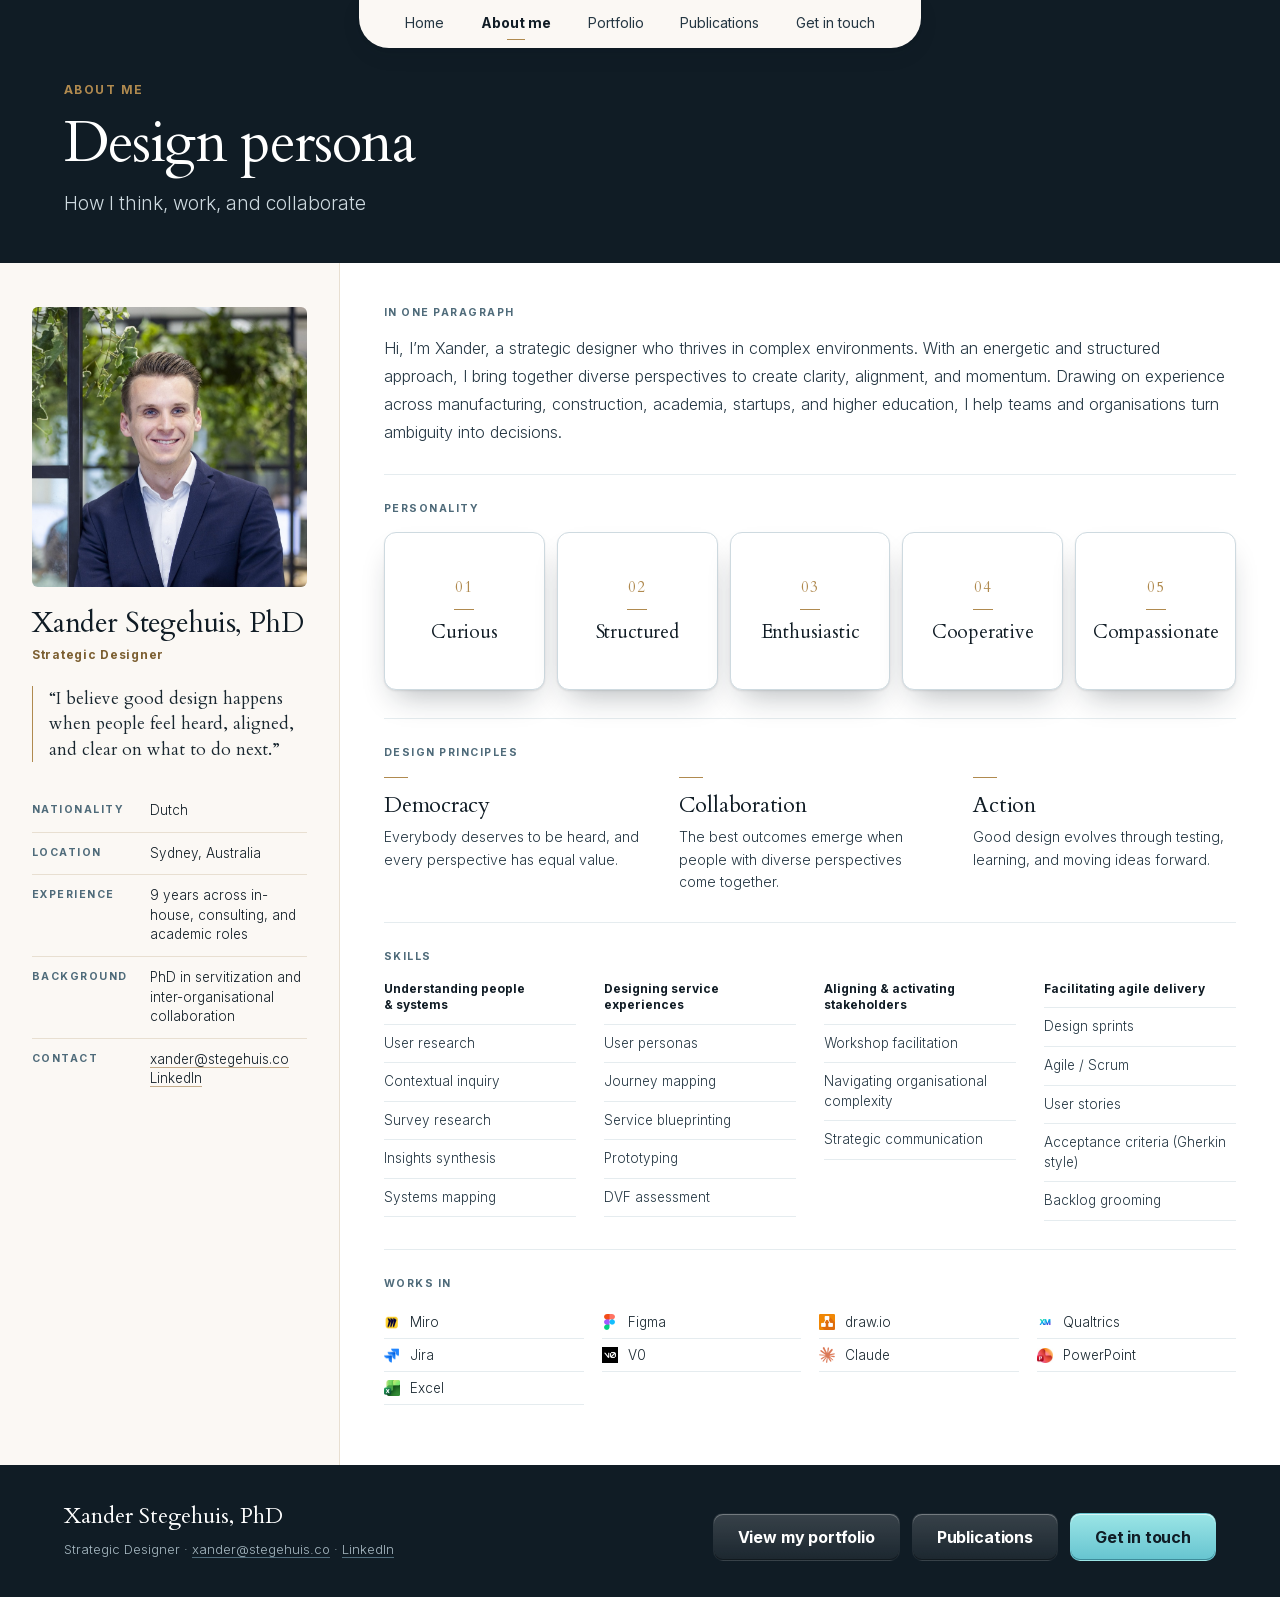
==== commit bb692768: "Update social card, metadata and About role to Strategic Designer Co-Authored-By: Claude Sonnet 5.5 " ====
--- a/about.html
+++ b/about.html
@@ -8,7 +8,7 @@
 <link rel="apple-touch-icon" href="apple-icon.png?v=2">
 <script defer src="/_vercel/insights/script.js"></script>
 <title>About me — Xander Stegehuis</title>
-<meta name="description" content="How Xander Stegehuis thinks, works, and collaborates — a service designer based in Sydney, Australia.">
+<meta name="description" content="How Xander Stegehuis thinks, works, and collaborates — a strategic designer based in Sydney, Australia.">
 <link rel="stylesheet" href="assets/css/site.css?v=95">
 
 <link rel="canonical" href="https://www.xanderstegehuis.co/about">
@@ -18,19 +18,19 @@
 <meta property="og:locale" content="en_AU">
 <meta property="og:url" content="https://www.xanderstegehuis.co/about">
 <meta property="og:title" content="About me — Xander Stegehuis">
-<meta property="og:description" content="How Xander Stegehuis thinks, works, and collaborates — a service designer based in Sydney, Australia.">
-<meta property="og:image" content="https://www.xanderstegehuis.co/assets/img/og-image-v3.jpg">
+<meta property="og:description" content="How Xander Stegehuis thinks, works, and collaborates — a strategic designer based in Sydney, Australia.">
+<meta property="og:image" content="https://www.xanderstegehuis.co/assets/img/og-image-v4.jpg">
 <meta property="og:image:width" content="1200">
 <meta property="og:image:height" content="630">
-<meta property="og:image:alt" content="Xander Stegehuis, Service Designer">
+<meta property="og:image:alt" content="Xander Stegehuis, Strategic Designer">
 <meta property="profile:first_name" content="Xander">
 <meta property="profile:last_name" content="Stegehuis">
 
 <meta name="twitter:card" content="summary_large_image">
 <meta name="twitter:title" content="About me — Xander Stegehuis">
-<meta name="twitter:description" content="How Xander Stegehuis thinks, works, and collaborates — a service designer based in Sydney, Australia.">
-<meta name="twitter:image" content="https://www.xanderstegehuis.co/assets/img/og-image-v3.jpg">
-<meta name="twitter:image:alt" content="Xander Stegehuis, Service Designer">
+<meta name="twitter:description" content="How Xander Stegehuis thinks, works, and collaborates — a strategic designer based in Sydney, Australia.">
+<meta name="twitter:image" content="https://www.xanderstegehuis.co/assets/img/og-image-v4.jpg">
+<meta name="twitter:image:alt" content="Xander Stegehuis, Strategic Designer">
 
 <script type="application/ld+json">
 {
@@ -39,7 +39,7 @@
     {
       "@type": "Person",
       "name": "Xander Stegehuis",
-      "jobTitle": "Service Designer",
+      "jobTitle": "Strategic Designer",
       "address": {
         "@type": "PostalAddress",
         "addressLocality": "Sydney",
@@ -85,7 +85,7 @@
   <aside class="rail">
     <img class="rail__portrait" src="assets/img/portrait-about.jpg?v=2" alt="Portrait of Xander Stegehuis" width="1200" height="920">
     <p class="rail__name">Xander Stegehuis, PhD</p>
-    <p class="rail__role">Service Designer</p>
+    <p class="rail__role">Strategic Designer</p>
     <blockquote class="rail__quote">&ldquo;I believe good design happens when people feel heard, aligned, and clear on what to do next.&rdquo;</blockquote>
 
     <dl>
